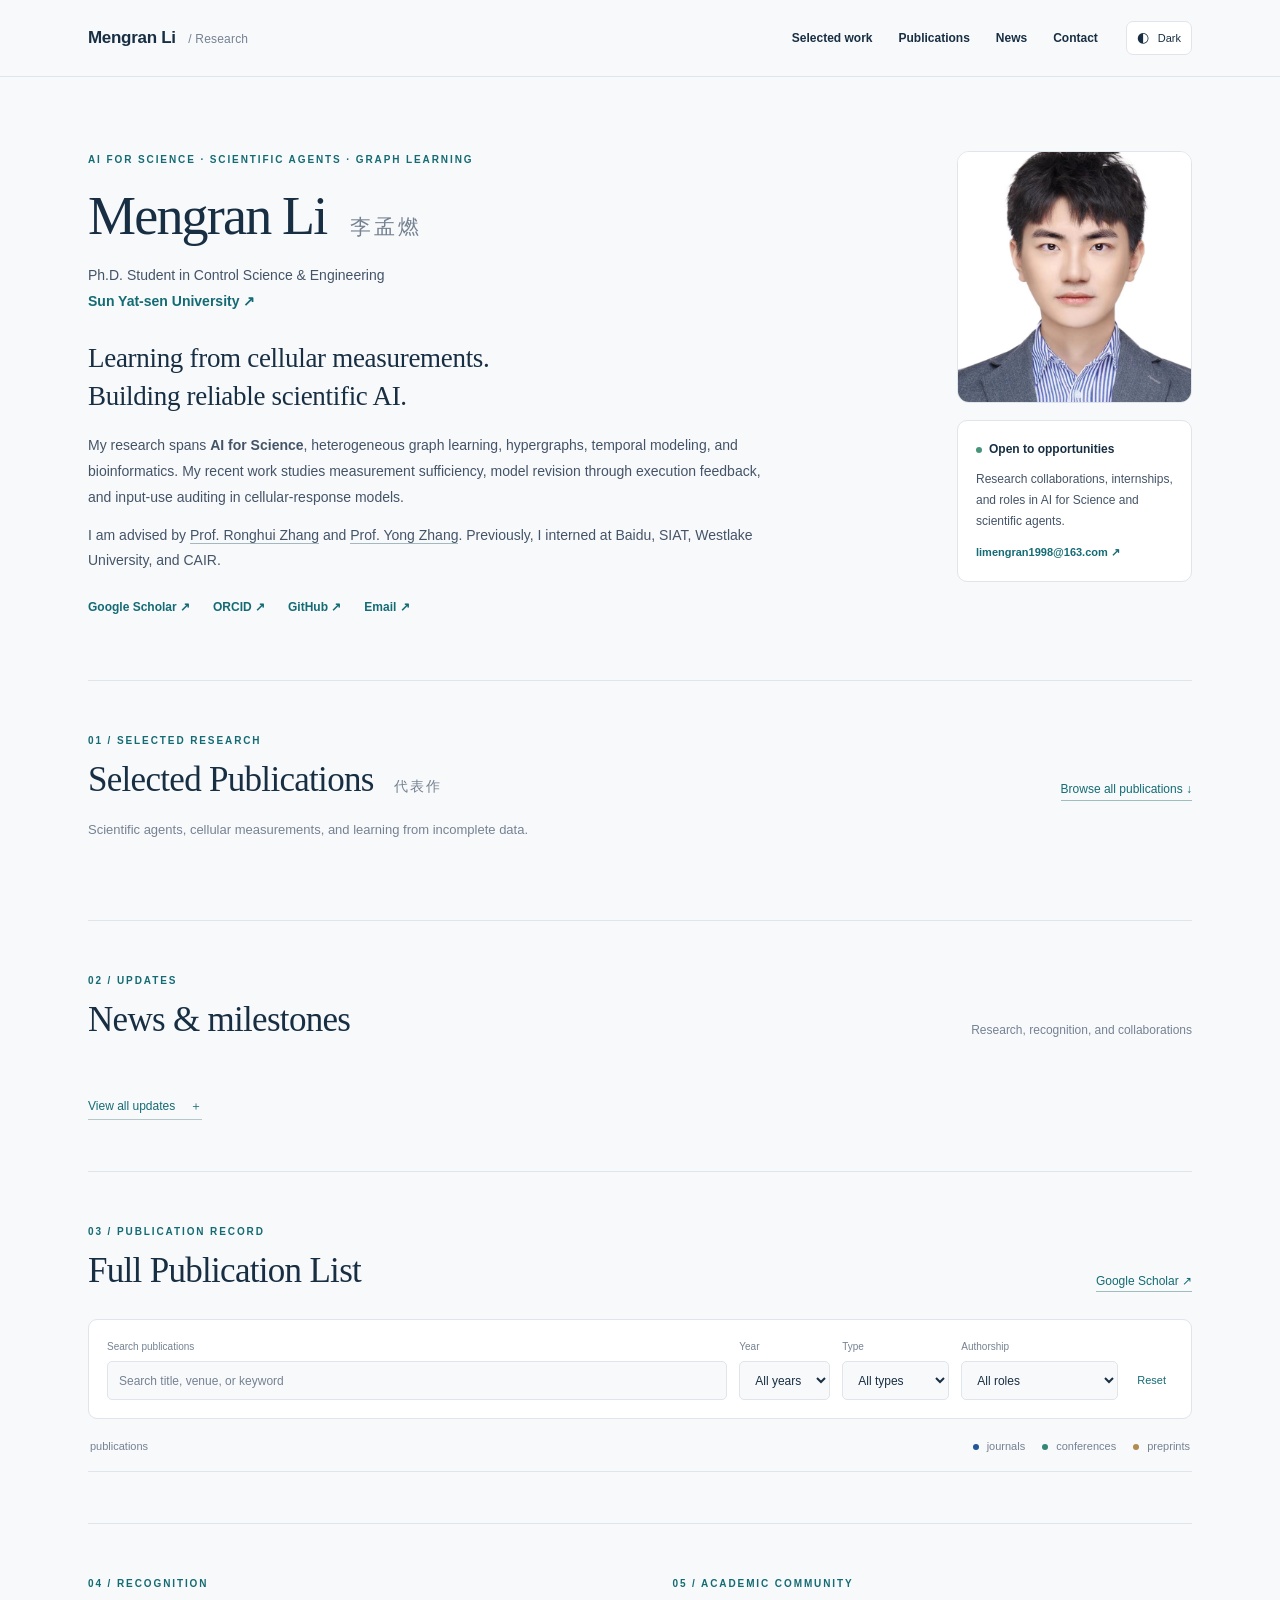
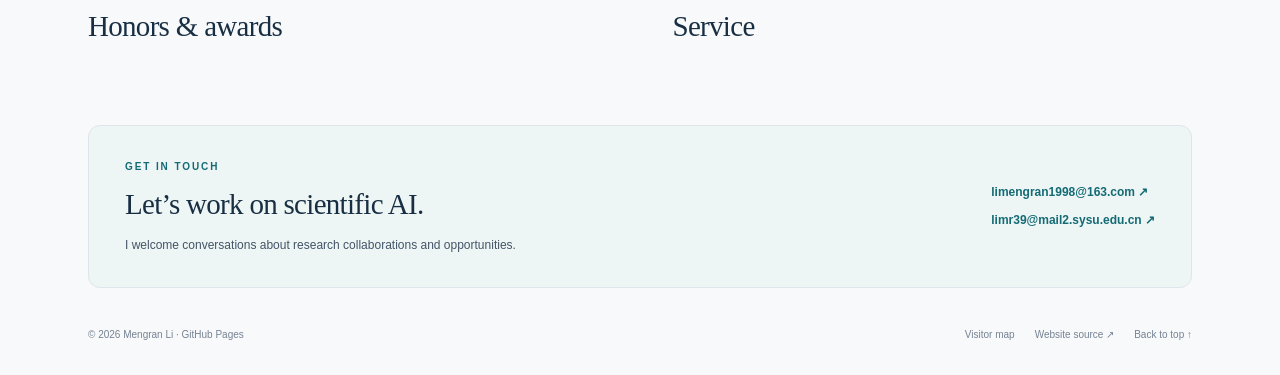
==== template.html @ bfbe169a "Refresh research homepage and feature three cellular-AI projects Lead selected work with MorphoSuff," ====
<!doctype html>
<html lang="en"><head><meta charset="utf-8"><meta name="viewport" content="width=device-width, initial-scale=1"><title>Mengran Li · AI for Science & Scientific Agents</title><meta name="description" content="Mengran Li, Ph.D. student at Sun Yat-sen University. Research in scientific agents, cellular modeling, measurement sufficiency, and graph learning."><meta name="theme-color" content="#f7f8fa"><link rel="canonical" href="https://limengran98.github.io/"><link rel="icon" href="data:image/svg+xml,%3Csvg xmlns='http://www.w3.org/2000/svg' viewBox='0 0 64 64'%3E%3Crect width='64' height='64' rx='14' fill='%23182f43'/%3E%3Ctext x='32' y='43' text-anchor='middle' font-family='Georgia' font-size='34' fill='%23ffffff'%3EML%3C/text%3E%3C/svg%3E"><script>try{if(localStorage.getItem('ml-dark')==='1'||(!localStorage.getItem('ml-dark')&&matchMedia('(prefers-color-scheme: dark)').matches))document.documentElement.classList.add('dark')}catch{}</script><link rel="stylesheet" href="styles.css"><script src="data.js" defer></script><script src="render.js" defer></script><script src="app.js" defer></script></head>
<body id="top"><a class="skip" href="#main">Skip to main content</a><header class="site-header"><div class="shell navigation"><a class="wordmark" href="#top">Mengran Li<span> / Research</span></a><nav aria-label="Main navigation"><a href="#selected">Selected work</a><a href="#publications">Publications</a><a href="#news">News</a><a href="#contact">Contact</a></nav><button id="theme-toggle" class="theme-toggle" aria-label="Switch to dark theme" aria-pressed="false">◐ <span>Theme</span></button></div></header>
<main id="main" class="shell"><section class="hero" id="about"><div class="hero-copy"><p class="eyebrow">AI FOR SCIENCE · SCIENTIFIC AGENTS · GRAPH LEARNING</p><h1>Mengran Li <span lang="zh">李孟燃</span></h1><p class="position">Ph.D. Student in Control Science & Engineering<br><a href="https://www.sysu.edu.cn/" target="_blank" rel="noopener">Sun Yat-sen University ↗</a></p><p class="research-lead">Learning from cellular measurements.<br>Building reliable scientific AI.</p><p class="biography">My research spans <strong>AI for Science</strong>, heterogeneous graph learning, hypergraphs, temporal modeling, and bioinformatics. My recent work studies measurement sufficiency, model revision through execution feedback, and input-use auditing in cellular-response models.</p><p class="biography">I am advised by <a href="https://ise.sysu.edu.cn/teacher/ZhangRonghui" target="_blank" rel="noopener">Prof. Ronghui Zhang</a> and <a href="https://sist.bjut.edu.cn/info/1403/2489.htm" target="_blank" rel="noopener">Prof. Yong Zhang</a>. Previously, I interned at Baidu, SIAT, Westlake University, and CAIR.</p><div class="profile-links"><a href="https://scholar.google.com/citations?user=MLff8bQAAAAJ&hl=en" target="_blank" rel="noopener">Google Scholar ↗</a><a href="https://orcid.org/0000-0001-7540-530X" target="_blank" rel="noopener">ORCID ↗</a><a href="https://github.com/limengran98" target="_blank" rel="noopener">GitHub ↗</a><a href="mailto:limr39@mail2.sysu.edu.cn">Email ↗</a></div></div><aside class="profile-panel"><img class="portrait" src="lmr.jpg" alt="Portrait of Mengran Li" width="256" height="300" fetchpriority="high"><div class="availability"><span class="availability-dot"></span><strong>Open to opportunities</strong><p>Research collaborations, internships, and roles in AI for Science and scientific agents.</p><a href="mailto:limengran1998@163.com">limengran1998@163.com ↗</a></div></aside></section>
<section id="selected" class="section"><div class="section-head"><div><p class="eyebrow">01 / SELECTED RESEARCH</p><h2>Selected Publications <span lang="zh">代表作</span></h2></div><a class="subtle-link" href="#publications">Browse all publications ↓</a></div><p class="section-intro">Scientific agents, cellular measurements, and learning from incomplete data.</p><div id="selected-list" class="selected-list"><!--SELECTED--></div></section>
<section id="news" class="section news-section"><div class="section-head"><div><p class="eyebrow">02 / UPDATES</p><h2>News & milestones</h2></div><span class="muted">Research, recognition, and collaborations</span></div><ul class="news-list"><!--NEWS--></ul><details class="news-archive"><summary>View all <!--NEWS_COUNT--> updates <span>＋</span></summary><ul class="news-list"><!--NEWS_ARCHIVE--></ul></details></section>
<section id="publications" class="section"><div class="section-head"><div><p class="eyebrow">03 / PUBLICATION RECORD</p><h2>Full Publication List</h2></div><a class="subtle-link" href="https://scholar.google.com/citations?user=MLff8bQAAAAJ&hl=en" target="_blank" rel="noopener">Google Scholar ↗</a></div><div class="publication-toolbar"><label class="search-label"><span>Search publications</span><input id="publication-search" type="search" placeholder="Search title, venue, or keyword" autocomplete="off"></label><label><span>Year</span><select id="year-filter"><option value="all">All years</option><!--YEARS--></select></label><label><span>Type</span><select id="type-filter"><option value="all">All types</option><option value="journal">Journal</option><option value="conference">Conference</option><option value="preprint">Preprint</option></select></label><label><span>Authorship</span><select id="author-filter"><option value="all">All roles</option><option value="fc">First / Corresponding</option></select></label><button id="reset-filters" class="reset-button">Reset</button></div><div class="publication-summary" aria-live="polite"><span id="result-count"><!--PUB_COUNT--> publications</span><div><span><i class="dot journal"></i><b id="journal-count"><!--JOURNAL_COUNT--></b> journals</span><span><i class="dot conference"></i><b id="conference-count"><!--CONFERENCE_COUNT--></b> conferences</span><span><i class="dot preprint"></i><b id="preprint-count"><!--PREPRINT_COUNT--></b> preprints</span></div></div><div id="full-list"><!--PUBLICATIONS--></div><noscript><p class="muted">All publications are shown. Enable JavaScript to search and filter this list.</p></noscript></section>
<div class="bottom-grid section"><section id="awards"><p class="eyebrow">04 / RECOGNITION</p><h2>Honors & awards</h2><ul class="award-list"><!--AWARDS--></ul></section><section id="service"><p class="eyebrow">05 / ACADEMIC COMMUNITY</p><h2>Service</h2><div class="service-content"><!--SERVICE--></div></section></div>
<section id="contact" class="contact-section"><div><p class="eyebrow">GET IN TOUCH</p><h2>Let’s work on scientific AI.</h2><p>I welcome conversations about research collaborations and opportunities.</p></div><div class="contact-links"><a href="mailto:limengran1998@163.com">limengran1998@163.com ↗</a><a href="mailto:limr39@mail2.sysu.edu.cn">limr39@mail2.sysu.edu.cn ↗</a></div></section><footer><span>© <span id="copyright-year">2026</span> Mengran Li · GitHub Pages</span><div><button id="visitor-toggle" aria-expanded="false" aria-controls="visitor-panel">Visitor map</button><a href="https://github.com/limengran98/limengran98.github.io" target="_blank" rel="noopener">Website source ↗</a><a href="#top">Back to top ↑</a></div></footer><div id="visitor-panel" hidden><div id="visitor-map"></div><p id="visitor-status" class="muted" role="status"></p></div></main>
<dialog id="citation-dialog" aria-labelledby="citation-title"><div class="dialog-head"><div><p class="eyebrow">CITATION</p><h2 id="citation-title">BibTeX</h2></div><button id="close-citation" aria-label="Close citation">Close ×</button></div><textarea id="citation-text" readonly aria-label="BibTeX citation" spellcheck="false"></textarea><div class="dialog-actions"><span id="copy-status" role="status"></span><button id="copy-citation" class="primary-button">Copy BibTeX</button></div></dialog></body></html>
---- styles.css ----
:root{--bg:#f8f9fb;--surface:#fff;--ink:#182f43;--text:#445467;--muted:#758292;--line:#dfe5eb;--accent:#146b74;--soft:#edf5f5;--tag:#eef1f5;--serif:Georgia,'Times New Roman',serif;--header:#f8f9fbef;color-scheme:light}.dark{--bg:#101a24;--surface:#17232f;--ink:#eef3f7;--text:#c1ccd6;--muted:#96a7b7;--line:#2e3b4a;--accent:#88d2cb;--soft:#1b353c;--tag:#23313e;--header:#101a24ef;color-scheme:dark}*{box-sizing:border-box}html{scroll-behavior:smooth;scroll-padding-top:100px}body{margin:0;background:var(--bg);color:var(--ink);font:15px/1.7 'Segoe UI',Arial,'Microsoft YaHei',sans-serif;-webkit-font-smoothing:antialiased}a{color:inherit;text-decoration:none}a:hover{color:var(--accent)}button,input,select,textarea{font:inherit}button,a,input,select{touch-action:manipulation}button{cursor:pointer}a:focus-visible,button:focus-visible,input:focus-visible,select:focus-visible,summary:focus-visible,textarea:focus-visible{outline:3px solid var(--accent);outline-offset:4px}button{color:inherit}h1,h2,h3,h4,p{margin-top:0}img{display:block;max-width:100%}.shell{max-width:1200px;padding-left:48px;padding-right:48px;margin:auto}.site-header{position:sticky;top:0;z-index:20;background:var(--header);backdrop-filter:blur(16px);border-bottom:1px solid var(--line)}.navigation{height:76px;display:flex;align-items:center;justify-content:space-between;gap:28px}.wordmark{font-size:17px;font-weight:750;letter-spacing:-.3px;flex-shrink:0}.wordmark span{font-size:12px;font-weight:400;color:var(--muted);letter-spacing:.2px;margin-left:9px}nav{display:flex;gap:26px;font-size:12px;font-weight:600;margin-left:auto}.theme-toggle{height:34px;min-width:60px;border:1px solid var(--line);border-radius:7px;padding:0 10px;background:var(--surface);font-size:14px}.theme-toggle span{font-size:11px;margin-left:5px}.skip{position:absolute;top:-100px;left:20px;background:var(--surface);padding:10px 18px;z-index:99}.skip:focus{top:10px}.hero{display:grid;grid-template-columns:minmax(0,1fr) 235px;gap:80px;align-items:start;padding:74px 0 62px}.eyebrow{font-size:10px;font-weight:750;letter-spacing:1.9px;color:var(--accent);margin:0 0 17px}h1{font:54px/1.16 var(--serif);letter-spacing:-1.8px;margin:0 0 15px}h1 span{font:21px/1.3 'Segoe UI','Microsoft YaHei',sans-serif;color:var(--muted);letter-spacing:3px;margin-left:12px;white-space:nowrap}.position{font-size:14px;color:var(--text);line-height:1.85;margin-bottom:26px}.position a{color:var(--accent);font-weight:650}.research-lead{font:27px/1.38 var(--serif);letter-spacing:-.3px;margin-bottom:18px}.biography{font-size:14px;color:var(--text);line-height:1.85;max-width:680px;margin-bottom:12px}.biography a{border-bottom:1px solid #a4b8c0}.biography strong{font-weight:600}.profile-links{display:flex;flex-wrap:wrap;gap:11px 23px;margin-top:23px;font-size:12px;font-weight:650;color:var(--accent)}.portrait{width:235px;height:252px;object-fit:cover;object-position:center 38%;border-radius:12px;border:1px solid var(--line);background:var(--surface)}.availability{background:var(--surface);border:1px solid var(--line);border-radius:10px;padding:18px;margin-top:17px;font-size:12px}.availability strong{font-size:12px}.availability-dot{display:inline-block;width:6px;height:6px;background:#469578;border-radius:50%;margin-right:7px}.availability p{font-size:12px;color:var(--text);line-height:1.75;margin:10px 0}.availability a{font-size:11px;font-weight:600;color:var(--accent);overflow-wrap:anywhere}.section{padding:51px 0;border-top:1px solid var(--line)}.section-head{display:flex;justify-content:space-between;align-items:end;gap:35px;margin-bottom:18px}.section-head .eyebrow{margin-bottom:10px}h2{font:35px/1.2 var(--serif);letter-spacing:-.7px;margin-bottom:0}h2 span{font:14px 'Segoe UI','Microsoft YaHei',sans-serif;color:var(--muted);letter-spacing:2px;margin-left:12px}.subtle-link{font-size:12px;color:var(--accent);white-space:nowrap;border-bottom:1px solid #9ebdbd}.section-intro{color:var(--muted);font-size:13px;margin:0 0 28px}.selected-list{display:grid;gap:20px}.work-card{display:grid;grid-template-columns:265px minmax(0,1fr);gap:30px;align-items:start;background:var(--surface);border:1px solid var(--line);border-radius:12px;padding:24px;transition:border-color .2s,box-shadow .2s}.work-card:hover{border-color:#9cb6bd;box-shadow:0 5px 20px #16344a06}.work-image{align-self:stretch;display:flex;flex-direction:column;align-items:center;justify-content:center;border:1px solid #e7ebee;background:#fff;border-radius:7px;overflow:hidden;min-height:190px;padding:10px}.work-image img{width:100%;height:190px;object-fit:contain;transition:transform .3s}.work-image:hover img{transform:scale(1.025)}.work-image span{font-size:10px;color:#687b86;margin:12px 0 3px;letter-spacing:.2px}.work-topline{display:flex;align-items:center;gap:12px;flex-wrap:wrap;margin-bottom:9px;font-size:10px}.work-name{font-size:11px;color:var(--accent);font-weight:750;letter-spacing:.3px}.venue{padding-left:12px;border-left:1px solid var(--line);color:var(--muted)}.work-card h3{font-size:19px;line-height:1.42;font-weight:650;letter-spacing:-.25px;margin:0 0 10px}.authors{font-size:11px;color:var(--muted);line-height:1.75;margin-bottom:10px}.authors strong{color:var(--text);font-weight:700}.work-description{font-size:12px;line-height:1.85;color:var(--text);margin-bottom:17px}.work-bottom{display:flex;flex-direction:column;gap:12px}.work-links{display:flex;flex-wrap:wrap;gap:22px;align-items:center;font-size:11px;font-weight:650}.work-links .project-link{color:var(--accent)}.cite-button{padding:0;background:none;border:0;border-bottom:1px solid #a4b9bf;line-height:1.6;font-size:11px}.tags{display:flex;gap:5px;flex-wrap:wrap}.tags span{background:var(--tag);color:var(--muted);font-size:9px;padding:2px 7px;border-radius:3px}.muted{font-size:12px;color:var(--muted)}.news-list{padding:0;margin:28px 0 0;list-style:none;display:grid;gap:14px}.news-list li{display:grid;grid-template-columns:76px 1fr;gap:20px;font-size:13px;color:var(--text)}.news-list time{font:11px/1.85 Consolas,monospace;color:var(--muted)}.news-list strong{color:var(--ink);font-weight:650}.news-list a{color:var(--accent);border-bottom:1px solid #abc3c3}.news-archive{margin-top:23px}.news-archive summary{color:var(--accent);font-size:12px;cursor:pointer;list-style:none;display:inline-flex;align-items:center;gap:15px;border-bottom:1px solid #b5c7c8;padding-bottom:3px}.news-archive[open] summary span{transform:rotate(45deg)}.publication-toolbar{display:flex;align-items:end;gap:12px;margin-top:27px;background:var(--surface);border:1px solid var(--line);border-radius:9px;padding:18px}.publication-toolbar label{display:flex;flex-direction:column;gap:6px;font-size:10px;color:var(--muted)}.search-label{flex:1;min-width:160px}.publication-toolbar input,.publication-toolbar select{height:39px;padding:0 11px;border:1px solid var(--line);border-radius:5px;background:var(--bg);color:var(--ink);font-size:12px;min-width:0;width:100%}.publication-toolbar input::placeholder{color:var(--muted)}.reset-button{height:39px;padding:0 7px;background:transparent;border:0;font-size:11px;color:var(--accent)}.publication-summary{display:flex;align-items:center;justify-content:space-between;gap:16px;color:var(--muted);font-size:11px;padding:18px 2px 15px;border-bottom:1px solid var(--line)}.publication-summary>div{display:flex;flex-wrap:wrap;gap:17px}.publication-summary b{font-weight:600;color:var(--text)}.dot{width:6px;height:6px;border-radius:50%;display:inline-block;margin-right:5px}.journal{background:#235795}.conference{background:#328777}.preprint{background:#b18b50}.publication{display:grid;grid-template-columns:45px minmax(0,1fr);gap:20px;padding:19px 5px;border-bottom:1px solid var(--line)}.publication-code{font:10px/1.8 Consolas,monospace;color:var(--muted);margin-top:2px}.publication h4{font-size:14px;line-height:1.6;font-weight:550;margin:0 0 7px}.publication-meta{display:flex;gap:6px 14px;flex-wrap:wrap;font-size:10px;color:var(--muted);align-items:center}.publication-venue{color:var(--text)}.publication-meta a{color:var(--accent)}.author-role{background:var(--tag);border-radius:3px;padding:1px 6px;font-size:9px}.empty-state{padding:32px 0;color:var(--muted);font-size:14px}.bottom-grid{display:grid;grid-template-columns:1fr 1fr;gap:65px}.bottom-grid h2{font-size:29px}.award-list{list-style:none;margin:25px 0 0;padding:0;display:grid;gap:11px;font-size:13px;color:var(--text)}.award-list li{padding-left:17px;position:relative}.award-list li:before{content:'';position:absolute;left:0;top:10px;width:4px;height:4px;border-radius:50%;background:var(--accent)}.service-content{margin-top:25px;font-size:13px;line-height:2;color:var(--text)}.contact-section{display:flex;align-items:center;justify-content:space-between;gap:50px;background:var(--soft);border:1px solid var(--line);border-radius:12px;padding:32px 36px;margin:5px 0 38px}.contact-section .eyebrow{margin-bottom:12px}.contact-section h2{font-size:29px}.contact-section p:not(.eyebrow){font-size:12px;color:var(--text);margin:13px 0 0}.contact-links{display:flex;flex-direction:column;gap:8px;flex-shrink:0;font-size:12px;color:var(--accent);font-weight:600}footer{display:flex;justify-content:space-between;gap:22px;align-items:center;padding:0 0 32px;font-size:10px;color:var(--muted)}footer>div{display:flex;gap:20px;align-items:center}footer button{padding:0;border:0;background:none;font-size:10px;color:var(--muted)}#visitor-panel{margin:0 auto 35px;max-width:320px;min-height:100px;text-align:center}#visitor-map{max-width:320px;margin:auto}dialog{width:min(640px,calc(100vw - 34px));max-height:90vh;padding:28px;border:1px solid var(--line);border-radius:13px;background:var(--surface);color:var(--ink)}dialog::backdrop{background:#0b1e2fcc;backdrop-filter:blur(4px)}.dialog-head{display:flex;justify-content:space-between;align-items:start;gap:20px;margin-bottom:22px}.dialog-head .eyebrow{margin-bottom:8px}.dialog-head h2{font-size:27px}.dialog-head button{border:0;background:var(--tag);padding:7px 12px;border-radius:5px;font-size:11px;white-space:nowrap}#citation-text{width:100%;height:260px;background:var(--bg);border:1px solid var(--line);border-radius:6px;color:var(--text);padding:15px;font:12px/1.75 Consolas,monospace;resize:vertical}.dialog-actions{display:flex;align-items:center;justify-content:space-between;gap:20px;margin-top:20px}.dialog-actions span{font-size:11px;color:var(--accent)}.primary-button{background:var(--accent);color:var(--surface);font-size:12px;font-weight:650;border:0;border-radius:5px;padding:10px 17px}.dark .primary-button{color:#102a31}@media(min-width:721px) and (max-width:1000px){.hero{gap:40px;grid-template-columns:minmax(0,1fr) 200px}.portrait{width:200px;height:230px}h1{font-size:46px}h1 span{display:block;margin:8px 0 0;font-size:18px}.work-card{grid-template-columns:210px minmax(0,1fr);gap:24px;padding:20px}.work-image img{height:170px}.publication-toolbar{flex-wrap:wrap}.search-label{flex-basis:100%}.wordmark span{display:none}nav{gap:18px}.contact-section{gap:30px}.contact-section h2{font-size:25px}}@media(max-width:720px){.shell{padding-left:22px;padding-right:22px}.navigation{height:65px;gap:16px;flex-wrap:wrap;position:relative}.wordmark{font-size:16px}.wordmark span{display:none}nav{gap:19px;font-size:11px}nav a[href='#news'],nav a[href='#contact']{display:none}.theme-toggle{min-width:32px;width:32px;padding:0}.theme-toggle span{display:none}.hero{grid-template-columns:minmax(0,1fr) 90px;gap:15px;padding:40px 0 35px}.hero-copy{display:contents}.hero .eyebrow{grid-column:1/-1;font-size:9px;letter-spacing:1.25px;margin-bottom:4px}.hero h1{grid-column:1;font-size:37px;letter-spacing:-1px;margin:0}.hero h1 span{display:block;margin:9px 0 0;font-size:17px;letter-spacing:2px}.position{grid-column:1;grid-row:3;font-size:11px;margin:0}.profile-panel{display:contents}.portrait{grid-column:2;grid-row:2/4;width:90px;height:119px;object-position:center 40%;border-radius:8px}.research-lead{grid-column:1/-1;font-size:25px;margin:10px 0 0;line-height:1.4}.biography{grid-column:1/-1;font-size:13px;line-height:1.85;margin:0}.profile-links{grid-column:1/-1;margin-top:1px;gap:10px 18px;font-size:11px}.availability{grid-column:1/-1;margin:4px 0 0;padding:15px 18px}.availability p{margin:6px 0}.availability a{font-size:12px}.section{padding:33px 0}.section-head{display:block;margin-bottom:17px}.section-head .subtle-link{display:inline-block;margin-top:14px;font-size:11px}.section-head .muted{display:block;margin-top:12px}.section-head .eyebrow{font-size:9px}h2{font-size:30px;letter-spacing:-.6px}h2 span{font-size:12px;letter-spacing:1px;margin-left:6px}.section-intro{font-size:12px;margin-bottom:22px}.selected-list{gap:19px}.work-card{grid-template-columns:1fr;gap:18px;padding:18px;border-radius:9px}.work-image{min-height:140px;max-height:205px;padding:10px}.work-image img{height:145px}.work-image span{margin:5px 0 0}.work-card h3{font-size:17px;line-height:1.5;margin-bottom:10px}.authors{font-size:11px;line-height:1.8}.work-description{font-size:12px}.work-topline{gap:9px;font-size:10px}.work-name{font-size:11px}.venue{padding-left:9px}.work-links{font-size:12px;gap:23px}.cite-button{font-size:12px}.tags span{font-size:9px}.news-list{gap:17px;margin-top:23px}.news-list li{grid-template-columns:57px 1fr;gap:15px;font-size:12px}.news-list time{font-size:10px}.publication-toolbar{display:grid;grid-template-columns:1fr 1.2fr;gap:12px;padding:15px;margin-top:23px}.search-label{grid-column:1/-1;min-width:0}.publication-toolbar label{min-width:0}.publication-toolbar input,.publication-toolbar select{height:40px;font-size:11px}.reset-button{text-align:left;padding:0;height:auto;grid-column:1/-1}.publication-summary{display:block;font-size:10px;padding-top:16px}.publication-summary>div{margin-top:9px;gap:12px}.publication{grid-template-columns:27px minmax(0,1fr);gap:10px;padding:16px 0}.publication-code{font-size:9px}.publication h4{font-size:13px}.publication-meta{font-size:9px;gap:5px 9px}.author-role{font-size:9px}.bottom-grid{grid-template-columns:1fr;gap:35px}.bottom-grid h2{font-size:27px}.award-list,.service-content{margin-top:20px;font-size:12px}.contact-section{display:block;padding:24px;margin-top:0}.contact-section h2{font-size:26px;line-height:1.35}.contact-links{margin-top:23px;font-size:11px}footer{display:block;line-height:1.8}footer>div{margin-top:15px;gap:20px}.dialog-head h2{font-size:23px}dialog{padding:20px}#citation-text{font-size:11px}.dialog-actions{gap:10px}.primary-button{white-space:nowrap}}@media(max-width:380px){nav{gap:12px}.navigation{gap:12px}.wordmark{font-size:14px}.hero h1{font-size:32px}h2{font-size:27px}.work-links{gap:19px}.publication-toolbar{grid-template-columns:1fr}.search-label{grid-column:auto}}@media(prefers-reduced-motion:reduce){html{scroll-behavior:auto}*{transition:none!important}}@media print{.site-header,.publication-toolbar,.news-archive,.profile-panel,.work-image,.tags,.contact-section,footer,.cite-button{display:none}.shell{padding:0;max-width:none}.hero{display:block;padding:0 0 20px}.section{padding:20px 0}.work-card{display:block;break-inside:avoid;border:0;border-bottom:1px solid #ccc;padding:15px 0}.selected-list{gap:0}.work-card h3{font-size:15px}.section-intro,.work-description{font-size:10px}.publication{break-inside:avoid}body{background:white;color:black}.bottom-grid{gap:30px}a{color:inherit}}
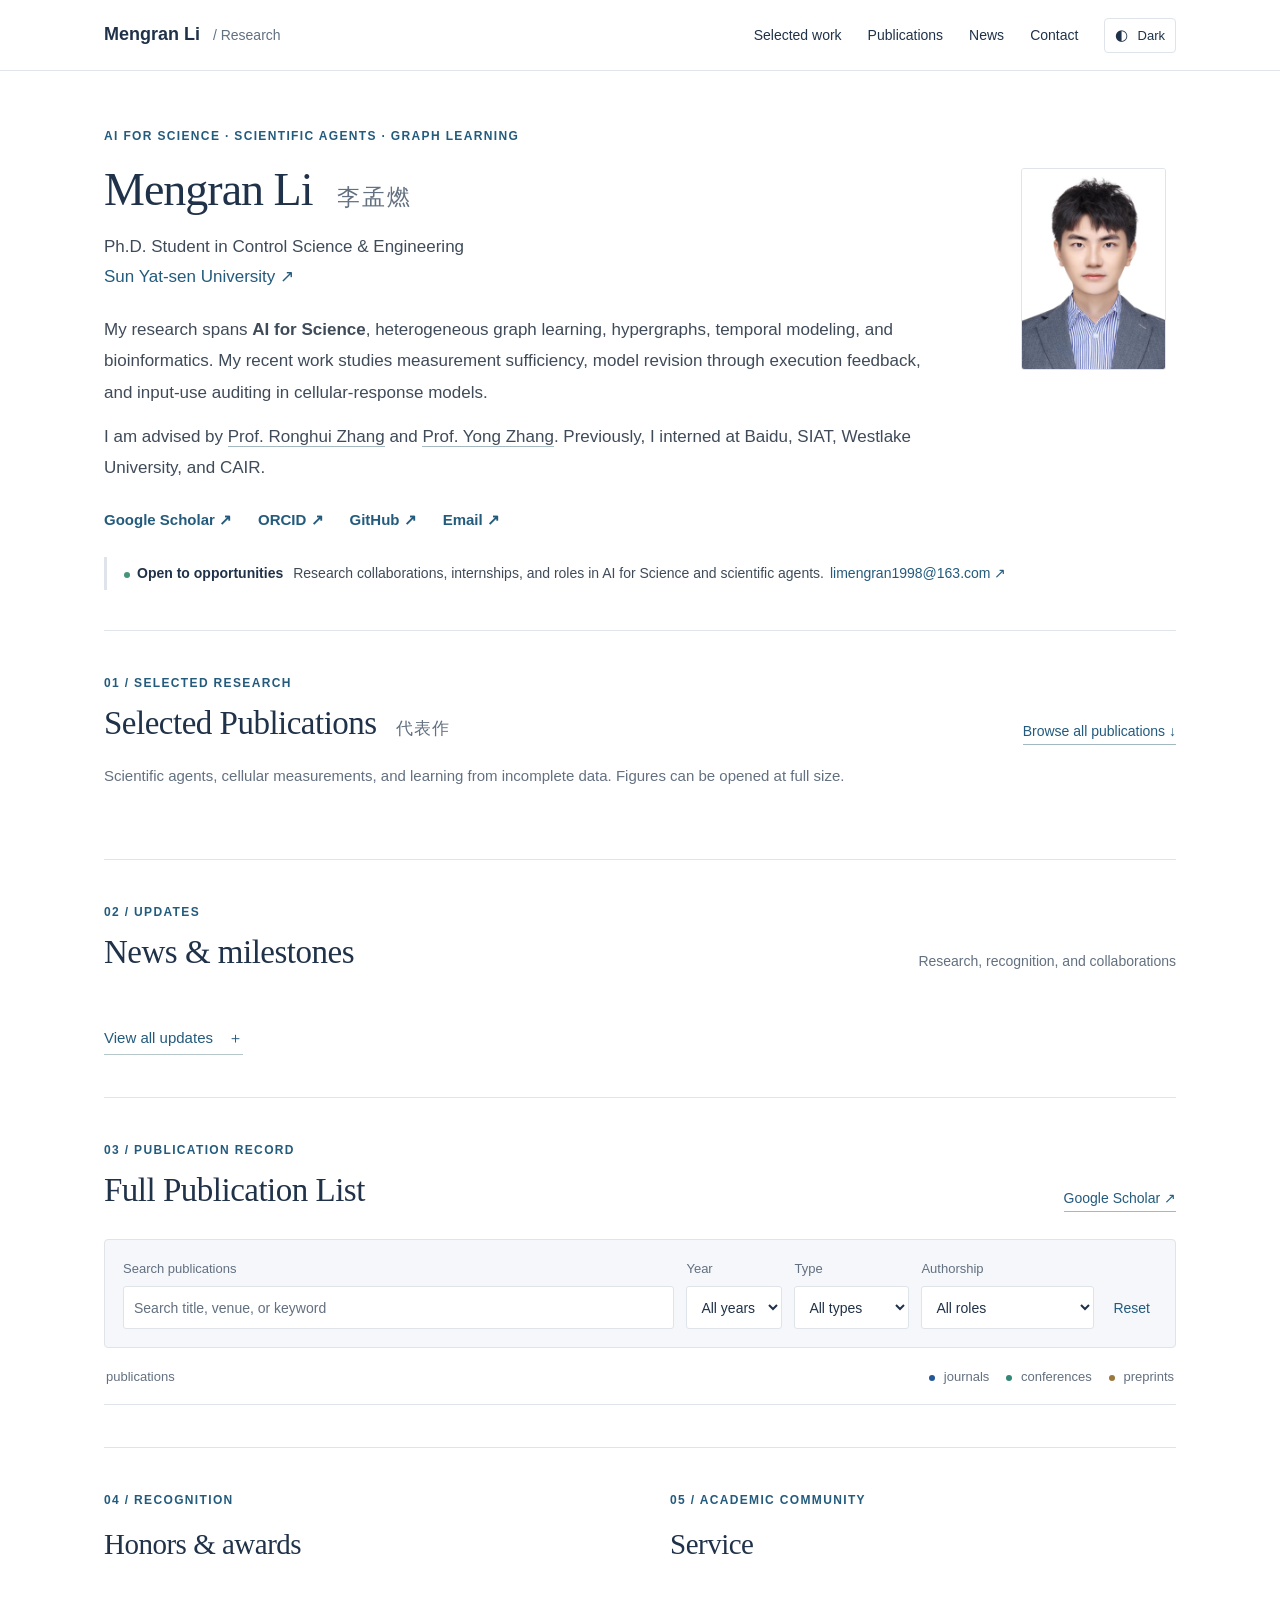
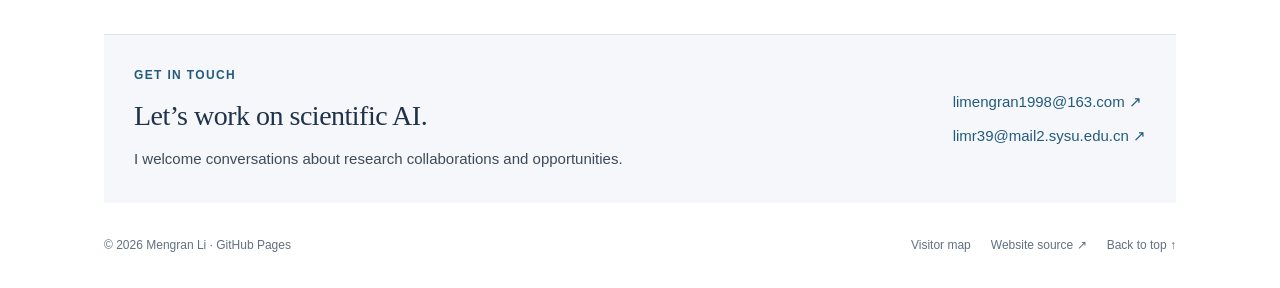
==== commit 61ceb8d0: "Improve academic homepage typography and research figures Reduce the portrait to its natural proport" ====
--- a/template.html
+++ b/template.html
@@ -1,10 +1,10 @@
-<!doctype html>
-<html lang="en"><head><meta charset="utf-8"><meta name="viewport" content="width=device-width, initial-scale=1"><title>Mengran Li · AI for Science & Scientific Agents</title><meta name="description" content="Mengran Li, Ph.D. student at Sun Yat-sen University. Research in scientific agents, cellular modeling, measurement sufficiency, and graph learning."><meta name="theme-color" content="#f7f8fa"><link rel="canonical" href="https://limengran98.github.io/"><link rel="icon" href="data:image/svg+xml,%3Csvg xmlns='http://www.w3.org/2000/svg' viewBox='0 0 64 64'%3E%3Crect width='64' height='64' rx='14' fill='%23182f43'/%3E%3Ctext x='32' y='43' text-anchor='middle' font-family='Georgia' font-size='34' fill='%23ffffff'%3EML%3C/text%3E%3C/svg%3E"><script>try{if(localStorage.getItem('ml-dark')==='1'||(!localStorage.getItem('ml-dark')&&matchMedia('(prefers-color-scheme: dark)').matches))document.documentElement.classList.add('dark')}catch{}</script><link rel="stylesheet" href="styles.css"><script src="data.js" defer></script><script src="render.js" defer></script><script src="app.js" defer></script></head>
-<body id="top"><a class="skip" href="#main">Skip to main content</a><header class="site-header"><div class="shell navigation"><a class="wordmark" href="#top">Mengran Li<span> / Research</span></a><nav aria-label="Main navigation"><a href="#selected">Selected work</a><a href="#publications">Publications</a><a href="#news">News</a><a href="#contact">Contact</a></nav><button id="theme-toggle" class="theme-toggle" aria-label="Switch to dark theme" aria-pressed="false">◐ <span>Theme</span></button></div></header>
-<main id="main" class="shell"><section class="hero" id="about"><div class="hero-copy"><p class="eyebrow">AI FOR SCIENCE · SCIENTIFIC AGENTS · GRAPH LEARNING</p><h1>Mengran Li <span lang="zh">李孟燃</span></h1><p class="position">Ph.D. Student in Control Science & Engineering<br><a href="https://www.sysu.edu.cn/" target="_blank" rel="noopener">Sun Yat-sen University ↗</a></p><p class="research-lead">Learning from cellular measurements.<br>Building reliable scientific AI.</p><p class="biography">My research spans <strong>AI for Science</strong>, heterogeneous graph learning, hypergraphs, temporal modeling, and bioinformatics. My recent work studies measurement sufficiency, model revision through execution feedback, and input-use auditing in cellular-response models.</p><p class="biography">I am advised by <a href="https://ise.sysu.edu.cn/teacher/ZhangRonghui" target="_blank" rel="noopener">Prof. Ronghui Zhang</a> and <a href="https://sist.bjut.edu.cn/info/1403/2489.htm" target="_blank" rel="noopener">Prof. Yong Zhang</a>. Previously, I interned at Baidu, SIAT, Westlake University, and CAIR.</p><div class="profile-links"><a href="https://scholar.google.com/citations?user=MLff8bQAAAAJ&hl=en" target="_blank" rel="noopener">Google Scholar ↗</a><a href="https://orcid.org/0000-0001-7540-530X" target="_blank" rel="noopener">ORCID ↗</a><a href="https://github.com/limengran98" target="_blank" rel="noopener">GitHub ↗</a><a href="mailto:limr39@mail2.sysu.edu.cn">Email ↗</a></div></div><aside class="profile-panel"><img class="portrait" src="lmr.jpg" alt="Portrait of Mengran Li" width="256" height="300" fetchpriority="high"><div class="availability"><span class="availability-dot"></span><strong>Open to opportunities</strong><p>Research collaborations, internships, and roles in AI for Science and scientific agents.</p><a href="mailto:limengran1998@163.com">limengran1998@163.com ↗</a></div></aside></section>
-<section id="selected" class="section"><div class="section-head"><div><p class="eyebrow">01 / SELECTED RESEARCH</p><h2>Selected Publications <span lang="zh">代表作</span></h2></div><a class="subtle-link" href="#publications">Browse all publications ↓</a></div><p class="section-intro">Scientific agents, cellular measurements, and learning from incomplete data.</p><div id="selected-list" class="selected-list"><!--SELECTED--></div></section>
-<section id="news" class="section news-section"><div class="section-head"><div><p class="eyebrow">02 / UPDATES</p><h2>News & milestones</h2></div><span class="muted">Research, recognition, and collaborations</span></div><ul class="news-list"><!--NEWS--></ul><details class="news-archive"><summary>View all <!--NEWS_COUNT--> updates <span>＋</span></summary><ul class="news-list"><!--NEWS_ARCHIVE--></ul></details></section>
-<section id="publications" class="section"><div class="section-head"><div><p class="eyebrow">03 / PUBLICATION RECORD</p><h2>Full Publication List</h2></div><a class="subtle-link" href="https://scholar.google.com/citations?user=MLff8bQAAAAJ&hl=en" target="_blank" rel="noopener">Google Scholar ↗</a></div><div class="publication-toolbar"><label class="search-label"><span>Search publications</span><input id="publication-search" type="search" placeholder="Search title, venue, or keyword" autocomplete="off"></label><label><span>Year</span><select id="year-filter"><option value="all">All years</option><!--YEARS--></select></label><label><span>Type</span><select id="type-filter"><option value="all">All types</option><option value="journal">Journal</option><option value="conference">Conference</option><option value="preprint">Preprint</option></select></label><label><span>Authorship</span><select id="author-filter"><option value="all">All roles</option><option value="fc">First / Corresponding</option></select></label><button id="reset-filters" class="reset-button">Reset</button></div><div class="publication-summary" aria-live="polite"><span id="result-count"><!--PUB_COUNT--> publications</span><div><span><i class="dot journal"></i><b id="journal-count"><!--JOURNAL_COUNT--></b> journals</span><span><i class="dot conference"></i><b id="conference-count"><!--CONFERENCE_COUNT--></b> conferences</span><span><i class="dot preprint"></i><b id="preprint-count"><!--PREPRINT_COUNT--></b> preprints</span></div></div><div id="full-list"><!--PUBLICATIONS--></div><noscript><p class="muted">All publications are shown. Enable JavaScript to search and filter this list.</p></noscript></section>
-<div class="bottom-grid section"><section id="awards"><p class="eyebrow">04 / RECOGNITION</p><h2>Honors & awards</h2><ul class="award-list"><!--AWARDS--></ul></section><section id="service"><p class="eyebrow">05 / ACADEMIC COMMUNITY</p><h2>Service</h2><div class="service-content"><!--SERVICE--></div></section></div>
-<section id="contact" class="contact-section"><div><p class="eyebrow">GET IN TOUCH</p><h2>Let’s work on scientific AI.</h2><p>I welcome conversations about research collaborations and opportunities.</p></div><div class="contact-links"><a href="mailto:limengran1998@163.com">limengran1998@163.com ↗</a><a href="mailto:limr39@mail2.sysu.edu.cn">limr39@mail2.sysu.edu.cn ↗</a></div></section><footer><span>© <span id="copyright-year">2026</span> Mengran Li · GitHub Pages</span><div><button id="visitor-toggle" aria-expanded="false" aria-controls="visitor-panel">Visitor map</button><a href="https://github.com/limengran98/limengran98.github.io" target="_blank" rel="noopener">Website source ↗</a><a href="#top">Back to top ↑</a></div></footer><div id="visitor-panel" hidden><div id="visitor-map"></div><p id="visitor-status" class="muted" role="status"></p></div></main>
-<dialog id="citation-dialog" aria-labelledby="citation-title"><div class="dialog-head"><div><p class="eyebrow">CITATION</p><h2 id="citation-title">BibTeX</h2></div><button id="close-citation" aria-label="Close citation">Close ×</button></div><textarea id="citation-text" readonly aria-label="BibTeX citation" spellcheck="false"></textarea><div class="dialog-actions"><span id="copy-status" role="status"></span><button id="copy-citation" class="primary-button">Copy BibTeX</button></div></dialog></body></html>
+<!doctype html>
+<html lang="en"><head><meta charset="utf-8"><meta name="viewport" content="width=device-width, initial-scale=1"><title>Mengran Li · AI for Science & Scientific Agents</title><meta name="description" content="Mengran Li, Ph.D. student at Sun Yat-sen University. Research in scientific agents, cellular modeling, measurement sufficiency, and graph learning."><meta name="theme-color" content="#f7f8fa"><link rel="canonical" href="https://limengran98.github.io/"><link rel="icon" href="data:image/svg+xml,%3Csvg xmlns='http://www.w3.org/2000/svg' viewBox='0 0 64 64'%3E%3Crect width='64' height='64' rx='14' fill='%23182f43'/%3E%3Ctext x='32' y='43' text-anchor='middle' font-family='Georgia' font-size='34' fill='%23ffffff'%3EML%3C/text%3E%3C/svg%3E"><script>try{if(localStorage.getItem('ml-dark')==='1'||(!localStorage.getItem('ml-dark')&&matchMedia('(prefers-color-scheme: dark)').matches))document.documentElement.classList.add('dark')}catch{}</script><link rel="stylesheet" href="styles.css"><script src="data.js" defer></script><script src="render.js" defer></script><script src="app.js" defer></script></head>
+<body id="top"><a class="skip" href="#main">Skip to main content</a><header class="site-header"><div class="shell navigation"><a class="wordmark" href="#top">Mengran Li<span> / Research</span></a><nav aria-label="Main navigation"><a href="#selected">Selected work</a><a href="#publications">Publications</a><a href="#news">News</a><a href="#contact">Contact</a></nav><button id="theme-toggle" class="theme-toggle" aria-label="Switch to dark theme" aria-pressed="false">◐ <span>Theme</span></button></div></header>
+<main id="main" class="shell"><section class="hero" id="about"><div class="hero-copy"><p class="eyebrow">AI FOR SCIENCE · SCIENTIFIC AGENTS · GRAPH LEARNING</p><h1>Mengran Li <span lang="zh">李孟燃</span></h1><p class="position">Ph.D. Student in Control Science & Engineering<br><a href="https://www.sysu.edu.cn/" target="_blank" rel="noopener">Sun Yat-sen University ↗</a></p><p class="biography">My research spans <strong>AI for Science</strong>, heterogeneous graph learning, hypergraphs, temporal modeling, and bioinformatics. My recent work studies measurement sufficiency, model revision through execution feedback, and input-use auditing in cellular-response models.</p><p class="biography">I am advised by <a href="https://ise.sysu.edu.cn/teacher/ZhangRonghui" target="_blank" rel="noopener">Prof. Ronghui Zhang</a> and <a href="https://sist.bjut.edu.cn/info/1403/2489.htm" target="_blank" rel="noopener">Prof. Yong Zhang</a>. Previously, I interned at Baidu, SIAT, Westlake University, and CAIR.</p><div class="profile-links"><a href="https://scholar.google.com/citations?user=MLff8bQAAAAJ&hl=en" target="_blank" rel="noopener">Google Scholar ↗</a><a href="https://orcid.org/0000-0001-7540-530X" target="_blank" rel="noopener">ORCID ↗</a><a href="https://github.com/limengran98" target="_blank" rel="noopener">GitHub ↗</a><a href="mailto:limr39@mail2.sysu.edu.cn">Email ↗</a></div></div><aside class="profile-panel"><img class="portrait" src="lmr.jpg" alt="Portrait of Mengran Li" width="1280" height="1792" fetchpriority="high"></aside><div class="availability"><span class="availability-dot"></span><strong>Open to opportunities</strong><p>Research collaborations, internships, and roles in AI for Science and scientific agents.</p><a href="mailto:limengran1998@163.com">limengran1998@163.com ↗</a></div></section>
+<section id="selected" class="section"><div class="section-head"><div><p class="eyebrow">01 / SELECTED RESEARCH</p><h2>Selected Publications <span lang="zh">代表作</span></h2></div><a class="subtle-link" href="#publications">Browse all publications ↓</a></div><p class="section-intro">Scientific agents, cellular measurements, and learning from incomplete data. Figures can be opened at full size.</p><div id="selected-list" class="selected-list"><!--SELECTED--></div></section>
+<section id="news" class="section news-section"><div class="section-head"><div><p class="eyebrow">02 / UPDATES</p><h2>News & milestones</h2></div><span class="muted">Research, recognition, and collaborations</span></div><ul class="news-list"><!--NEWS--></ul><details class="news-archive"><summary>View all <!--NEWS_COUNT--> updates <span>＋</span></summary><ul class="news-list"><!--NEWS_ARCHIVE--></ul></details></section>
+<section id="publications" class="section"><div class="section-head"><div><p class="eyebrow">03 / PUBLICATION RECORD</p><h2>Full Publication List</h2></div><a class="subtle-link" href="https://scholar.google.com/citations?user=MLff8bQAAAAJ&hl=en" target="_blank" rel="noopener">Google Scholar ↗</a></div><div class="publication-toolbar"><label class="search-label"><span>Search publications</span><input id="publication-search" type="search" placeholder="Search title, venue, or keyword" autocomplete="off"></label><label><span>Year</span><select id="year-filter"><option value="all">All years</option><!--YEARS--></select></label><label><span>Type</span><select id="type-filter"><option value="all">All types</option><option value="journal">Journal</option><option value="conference">Conference</option><option value="preprint">Preprint</option></select></label><label><span>Authorship</span><select id="author-filter"><option value="all">All roles</option><option value="fc">First / Corresponding</option></select></label><button id="reset-filters" class="reset-button">Reset</button></div><div class="publication-summary" aria-live="polite"><span id="result-count"><!--PUB_COUNT--> publications</span><div><span><i class="dot journal"></i><b id="journal-count"><!--JOURNAL_COUNT--></b> journals</span><span><i class="dot conference"></i><b id="conference-count"><!--CONFERENCE_COUNT--></b> conferences</span><span><i class="dot preprint"></i><b id="preprint-count"><!--PREPRINT_COUNT--></b> preprints</span></div></div><div id="full-list"><!--PUBLICATIONS--></div><noscript><p class="muted">All publications are shown. Enable JavaScript to search and filter this list.</p></noscript></section>
+<div class="bottom-grid section"><section id="awards"><p class="eyebrow">04 / RECOGNITION</p><h2>Honors & awards</h2><ul class="award-list"><!--AWARDS--></ul></section><section id="service"><p class="eyebrow">05 / ACADEMIC COMMUNITY</p><h2>Service</h2><div class="service-content"><!--SERVICE--></div></section></div>
+<section id="contact" class="contact-section"><div><p class="eyebrow">GET IN TOUCH</p><h2>Let’s work on scientific AI.</h2><p>I welcome conversations about research collaborations and opportunities.</p></div><div class="contact-links"><a href="mailto:limengran1998@163.com">limengran1998@163.com ↗</a><a href="mailto:limr39@mail2.sysu.edu.cn">limr39@mail2.sysu.edu.cn ↗</a></div></section><footer><span>© <span id="copyright-year">2026</span> Mengran Li · GitHub Pages</span><div><button id="visitor-toggle" aria-expanded="false" aria-controls="visitor-panel">Visitor map</button><a href="https://github.com/limengran98/limengran98.github.io" target="_blank" rel="noopener">Website source ↗</a><a href="#top">Back to top ↑</a></div></footer><div id="visitor-panel" hidden><div id="visitor-map"></div><p id="visitor-status" class="muted" role="status"></p></div></main>
+<dialog id="citation-dialog" aria-labelledby="citation-title"><div class="dialog-head"><div><p class="eyebrow">CITATION</p><h2 id="citation-title">BibTeX</h2></div><button id="close-citation" aria-label="Close citation">Close ×</button></div><textarea id="citation-text" readonly aria-label="BibTeX citation" spellcheck="false"></textarea><div class="dialog-actions"><span id="copy-status" role="status"></span><button id="copy-citation" class="primary-button">Copy BibTeX</button></div></dialog><dialog id="figure-dialog" aria-labelledby="figure-caption"><div class="figure-dialog-toolbar"><a id="figure-original" href="images/morphosuff.webp" target="_blank" rel="noopener">Open full-size image ↗</a><button id="close-figure" aria-label="Close figure">Close ×</button></div><img id="figure-detail" alt=""><p id="figure-caption"></p></dialog></body></html>
--- a/styles.css
+++ b/styles.css
@@ -1 +1,15 @@
-:root{--bg:#f8f9fb;--surface:#fff;--ink:#182f43;--text:#445467;--muted:#758292;--line:#dfe5eb;--accent:#146b74;--soft:#edf5f5;--tag:#eef1f5;--serif:Georgia,'Times New Roman',serif;--header:#f8f9fbef;color-scheme:light}.dark{--bg:#101a24;--surface:#17232f;--ink:#eef3f7;--text:#c1ccd6;--muted:#96a7b7;--line:#2e3b4a;--accent:#88d2cb;--soft:#1b353c;--tag:#23313e;--header:#101a24ef;color-scheme:dark}*{box-sizing:border-box}html{scroll-behavior:smooth;scroll-padding-top:100px}body{margin:0;background:var(--bg);color:var(--ink);font:15px/1.7 'Segoe UI',Arial,'Microsoft YaHei',sans-serif;-webkit-font-smoothing:antialiased}a{color:inherit;text-decoration:none}a:hover{color:var(--accent)}button,input,select,textarea{font:inherit}button,a,input,select{touch-action:manipulation}button{cursor:pointer}a:focus-visible,button:focus-visible,input:focus-visible,select:focus-visible,summary:focus-visible,textarea:focus-visible{outline:3px solid var(--accent);outline-offset:4px}button{color:inherit}h1,h2,h3,h4,p{margin-top:0}img{display:block;max-width:100%}.shell{max-width:1200px;padding-left:48px;padding-right:48px;margin:auto}.site-header{position:sticky;top:0;z-index:20;background:var(--header);backdrop-filter:blur(16px);border-bottom:1px solid var(--line)}.navigation{height:76px;display:flex;align-items:center;justify-content:space-between;gap:28px}.wordmark{font-size:17px;font-weight:750;letter-spacing:-.3px;flex-shrink:0}.wordmark span{font-size:12px;font-weight:400;color:var(--muted);letter-spacing:.2px;margin-left:9px}nav{display:flex;gap:26px;font-size:12px;font-weight:600;margin-left:auto}.theme-toggle{height:34px;min-width:60px;border:1px solid var(--line);border-radius:7px;padding:0 10px;background:var(--surface);font-size:14px}.theme-toggle span{font-size:11px;margin-left:5px}.skip{position:absolute;top:-100px;left:20px;background:var(--surface);padding:10px 18px;z-index:99}.skip:focus{top:10px}.hero{display:grid;grid-template-columns:minmax(0,1fr) 235px;gap:80px;align-items:start;padding:74px 0 62px}.eyebrow{font-size:10px;font-weight:750;letter-spacing:1.9px;color:var(--accent);margin:0 0 17px}h1{font:54px/1.16 var(--serif);letter-spacing:-1.8px;margin:0 0 15px}h1 span{font:21px/1.3 'Segoe UI','Microsoft YaHei',sans-serif;color:var(--muted);letter-spacing:3px;margin-left:12px;white-space:nowrap}.position{font-size:14px;color:var(--text);line-height:1.85;margin-bottom:26px}.position a{color:var(--accent);font-weight:650}.research-lead{font:27px/1.38 var(--serif);letter-spacing:-.3px;margin-bottom:18px}.biography{font-size:14px;color:var(--text);line-height:1.85;max-width:680px;margin-bottom:12px}.biography a{border-bottom:1px solid #a4b8c0}.biography strong{font-weight:600}.profile-links{display:flex;flex-wrap:wrap;gap:11px 23px;margin-top:23px;font-size:12px;font-weight:650;color:var(--accent)}.portrait{width:235px;height:252px;object-fit:cover;object-position:center 38%;border-radius:12px;border:1px solid var(--line);background:var(--surface)}.availability{background:var(--surface);border:1px solid var(--line);border-radius:10px;padding:18px;margin-top:17px;font-size:12px}.availability strong{font-size:12px}.availability-dot{display:inline-block;width:6px;height:6px;background:#469578;border-radius:50%;margin-right:7px}.availability p{font-size:12px;color:var(--text);line-height:1.75;margin:10px 0}.availability a{font-size:11px;font-weight:600;color:var(--accent);overflow-wrap:anywhere}.section{padding:51px 0;border-top:1px solid var(--line)}.section-head{display:flex;justify-content:space-between;align-items:end;gap:35px;margin-bottom:18px}.section-head .eyebrow{margin-bottom:10px}h2{font:35px/1.2 var(--serif);letter-spacing:-.7px;margin-bottom:0}h2 span{font:14px 'Segoe UI','Microsoft YaHei',sans-serif;color:var(--muted);letter-spacing:2px;margin-left:12px}.subtle-link{font-size:12px;color:var(--accent);white-space:nowrap;border-bottom:1px solid #9ebdbd}.section-intro{color:var(--muted);font-size:13px;margin:0 0 28px}.selected-list{display:grid;gap:20px}.work-card{display:grid;grid-template-columns:265px minmax(0,1fr);gap:30px;align-items:start;background:var(--surface);border:1px solid var(--line);border-radius:12px;padding:24px;transition:border-color .2s,box-shadow .2s}.work-card:hover{border-color:#9cb6bd;box-shadow:0 5px 20px #16344a06}.work-image{align-self:stretch;display:flex;flex-direction:column;align-items:center;justify-content:center;border:1px solid #e7ebee;background:#fff;border-radius:7px;overflow:hidden;min-height:190px;padding:10px}.work-image img{width:100%;height:190px;object-fit:contain;transition:transform .3s}.work-image:hover img{transform:scale(1.025)}.work-image span{font-size:10px;color:#687b86;margin:12px 0 3px;letter-spacing:.2px}.work-topline{display:flex;align-items:center;gap:12px;flex-wrap:wrap;margin-bottom:9px;font-size:10px}.work-name{font-size:11px;color:var(--accent);font-weight:750;letter-spacing:.3px}.venue{padding-left:12px;border-left:1px solid var(--line);color:var(--muted)}.work-card h3{font-size:19px;line-height:1.42;font-weight:650;letter-spacing:-.25px;margin:0 0 10px}.authors{font-size:11px;color:var(--muted);line-height:1.75;margin-bottom:10px}.authors strong{color:var(--text);font-weight:700}.work-description{font-size:12px;line-height:1.85;color:var(--text);margin-bottom:17px}.work-bottom{display:flex;flex-direction:column;gap:12px}.work-links{display:flex;flex-wrap:wrap;gap:22px;align-items:center;font-size:11px;font-weight:650}.work-links .project-link{color:var(--accent)}.cite-button{padding:0;background:none;border:0;border-bottom:1px solid #a4b9bf;line-height:1.6;font-size:11px}.tags{display:flex;gap:5px;flex-wrap:wrap}.tags span{background:var(--tag);color:var(--muted);font-size:9px;padding:2px 7px;border-radius:3px}.muted{font-size:12px;color:var(--muted)}.news-list{padding:0;margin:28px 0 0;list-style:none;display:grid;gap:14px}.news-list li{display:grid;grid-template-columns:76px 1fr;gap:20px;font-size:13px;color:var(--text)}.news-list time{font:11px/1.85 Consolas,monospace;color:var(--muted)}.news-list strong{color:var(--ink);font-weight:650}.news-list a{color:var(--accent);border-bottom:1px solid #abc3c3}.news-archive{margin-top:23px}.news-archive summary{color:var(--accent);font-size:12px;cursor:pointer;list-style:none;display:inline-flex;align-items:center;gap:15px;border-bottom:1px solid #b5c7c8;padding-bottom:3px}.news-archive[open] summary span{transform:rotate(45deg)}.publication-toolbar{display:flex;align-items:end;gap:12px;margin-top:27px;background:var(--surface);border:1px solid var(--line);border-radius:9px;padding:18px}.publication-toolbar label{display:flex;flex-direction:column;gap:6px;font-size:10px;color:var(--muted)}.search-label{flex:1;min-width:160px}.publication-toolbar input,.publication-toolbar select{height:39px;padding:0 11px;border:1px solid var(--line);border-radius:5px;background:var(--bg);color:var(--ink);font-size:12px;min-width:0;width:100%}.publication-toolbar input::placeholder{color:var(--muted)}.reset-button{height:39px;padding:0 7px;background:transparent;border:0;font-size:11px;color:var(--accent)}.publication-summary{display:flex;align-items:center;justify-content:space-between;gap:16px;color:var(--muted);font-size:11px;padding:18px 2px 15px;border-bottom:1px solid var(--line)}.publication-summary>div{display:flex;flex-wrap:wrap;gap:17px}.publication-summary b{font-weight:600;color:var(--text)}.dot{width:6px;height:6px;border-radius:50%;display:inline-block;margin-right:5px}.journal{background:#235795}.conference{background:#328777}.preprint{background:#b18b50}.publication{display:grid;grid-template-columns:45px minmax(0,1fr);gap:20px;padding:19px 5px;border-bottom:1px solid var(--line)}.publication-code{font:10px/1.8 Consolas,monospace;color:var(--muted);margin-top:2px}.publication h4{font-size:14px;line-height:1.6;font-weight:550;margin:0 0 7px}.publication-meta{display:flex;gap:6px 14px;flex-wrap:wrap;font-size:10px;color:var(--muted);align-items:center}.publication-venue{color:var(--text)}.publication-meta a{color:var(--accent)}.author-role{background:var(--tag);border-radius:3px;padding:1px 6px;font-size:9px}.empty-state{padding:32px 0;color:var(--muted);font-size:14px}.bottom-grid{display:grid;grid-template-columns:1fr 1fr;gap:65px}.bottom-grid h2{font-size:29px}.award-list{list-style:none;margin:25px 0 0;padding:0;display:grid;gap:11px;font-size:13px;color:var(--text)}.award-list li{padding-left:17px;position:relative}.award-list li:before{content:'';position:absolute;left:0;top:10px;width:4px;height:4px;border-radius:50%;background:var(--accent)}.service-content{margin-top:25px;font-size:13px;line-height:2;color:var(--text)}.contact-section{display:flex;align-items:center;justify-content:space-between;gap:50px;background:var(--soft);border:1px solid var(--line);border-radius:12px;padding:32px 36px;margin:5px 0 38px}.contact-section .eyebrow{margin-bottom:12px}.contact-section h2{font-size:29px}.contact-section p:not(.eyebrow){font-size:12px;color:var(--text);margin:13px 0 0}.contact-links{display:flex;flex-direction:column;gap:8px;flex-shrink:0;font-size:12px;color:var(--accent);font-weight:600}footer{display:flex;justify-content:space-between;gap:22px;align-items:center;padding:0 0 32px;font-size:10px;color:var(--muted)}footer>div{display:flex;gap:20px;align-items:center}footer button{padding:0;border:0;background:none;font-size:10px;color:var(--muted)}#visitor-panel{margin:0 auto 35px;max-width:320px;min-height:100px;text-align:center}#visitor-map{max-width:320px;margin:auto}dialog{width:min(640px,calc(100vw - 34px));max-height:90vh;padding:28px;border:1px solid var(--line);border-radius:13px;background:var(--surface);color:var(--ink)}dialog::backdrop{background:#0b1e2fcc;backdrop-filter:blur(4px)}.dialog-head{display:flex;justify-content:space-between;align-items:start;gap:20px;margin-bottom:22px}.dialog-head .eyebrow{margin-bottom:8px}.dialog-head h2{font-size:27px}.dialog-head button{border:0;background:var(--tag);padding:7px 12px;border-radius:5px;font-size:11px;white-space:nowrap}#citation-text{width:100%;height:260px;background:var(--bg);border:1px solid var(--line);border-radius:6px;color:var(--text);padding:15px;font:12px/1.75 Consolas,monospace;resize:vertical}.dialog-actions{display:flex;align-items:center;justify-content:space-between;gap:20px;margin-top:20px}.dialog-actions span{font-size:11px;color:var(--accent)}.primary-button{background:var(--accent);color:var(--surface);font-size:12px;font-weight:650;border:0;border-radius:5px;padding:10px 17px}.dark .primary-button{color:#102a31}@media(min-width:721px) and (max-width:1000px){.hero{gap:40px;grid-template-columns:minmax(0,1fr) 200px}.portrait{width:200px;height:230px}h1{font-size:46px}h1 span{display:block;margin:8px 0 0;font-size:18px}.work-card{grid-template-columns:210px minmax(0,1fr);gap:24px;padding:20px}.work-image img{height:170px}.publication-toolbar{flex-wrap:wrap}.search-label{flex-basis:100%}.wordmark span{display:none}nav{gap:18px}.contact-section{gap:30px}.contact-section h2{font-size:25px}}@media(max-width:720px){.shell{padding-left:22px;padding-right:22px}.navigation{height:65px;gap:16px;flex-wrap:wrap;position:relative}.wordmark{font-size:16px}.wordmark span{display:none}nav{gap:19px;font-size:11px}nav a[href='#news'],nav a[href='#contact']{display:none}.theme-toggle{min-width:32px;width:32px;padding:0}.theme-toggle span{display:none}.hero{grid-template-columns:minmax(0,1fr) 90px;gap:15px;padding:40px 0 35px}.hero-copy{display:contents}.hero .eyebrow{grid-column:1/-1;font-size:9px;letter-spacing:1.25px;margin-bottom:4px}.hero h1{grid-column:1;font-size:37px;letter-spacing:-1px;margin:0}.hero h1 span{display:block;margin:9px 0 0;font-size:17px;letter-spacing:2px}.position{grid-column:1;grid-row:3;font-size:11px;margin:0}.profile-panel{display:contents}.portrait{grid-column:2;grid-row:2/4;width:90px;height:119px;object-position:center 40%;border-radius:8px}.research-lead{grid-column:1/-1;font-size:25px;margin:10px 0 0;line-height:1.4}.biography{grid-column:1/-1;font-size:13px;line-height:1.85;margin:0}.profile-links{grid-column:1/-1;margin-top:1px;gap:10px 18px;font-size:11px}.availability{grid-column:1/-1;margin:4px 0 0;padding:15px 18px}.availability p{margin:6px 0}.availability a{font-size:12px}.section{padding:33px 0}.section-head{display:block;margin-bottom:17px}.section-head .subtle-link{display:inline-block;margin-top:14px;font-size:11px}.section-head .muted{display:block;margin-top:12px}.section-head .eyebrow{font-size:9px}h2{font-size:30px;letter-spacing:-.6px}h2 span{font-size:12px;letter-spacing:1px;margin-left:6px}.section-intro{font-size:12px;margin-bottom:22px}.selected-list{gap:19px}.work-card{grid-template-columns:1fr;gap:18px;padding:18px;border-radius:9px}.work-image{min-height:140px;max-height:205px;padding:10px}.work-image img{height:145px}.work-image span{margin:5px 0 0}.work-card h3{font-size:17px;line-height:1.5;margin-bottom:10px}.authors{font-size:11px;line-height:1.8}.work-description{font-size:12px}.work-topline{gap:9px;font-size:10px}.work-name{font-size:11px}.venue{padding-left:9px}.work-links{font-size:12px;gap:23px}.cite-button{font-size:12px}.tags span{font-size:9px}.news-list{gap:17px;margin-top:23px}.news-list li{grid-template-columns:57px 1fr;gap:15px;font-size:12px}.news-list time{font-size:10px}.publication-toolbar{display:grid;grid-template-columns:1fr 1.2fr;gap:12px;padding:15px;margin-top:23px}.search-label{grid-column:1/-1;min-width:0}.publication-toolbar label{min-width:0}.publication-toolbar input,.publication-toolbar select{height:40px;font-size:11px}.reset-button{text-align:left;padding:0;height:auto;grid-column:1/-1}.publication-summary{display:block;font-size:10px;padding-top:16px}.publication-summary>div{margin-top:9px;gap:12px}.publication{grid-template-columns:27px minmax(0,1fr);gap:10px;padding:16px 0}.publication-code{font-size:9px}.publication h4{font-size:13px}.publication-meta{font-size:9px;gap:5px 9px}.author-role{font-size:9px}.bottom-grid{grid-template-columns:1fr;gap:35px}.bottom-grid h2{font-size:27px}.award-list,.service-content{margin-top:20px;font-size:12px}.contact-section{display:block;padding:24px;margin-top:0}.contact-section h2{font-size:26px;line-height:1.35}.contact-links{margin-top:23px;font-size:11px}footer{display:block;line-height:1.8}footer>div{margin-top:15px;gap:20px}.dialog-head h2{font-size:23px}dialog{padding:20px}#citation-text{font-size:11px}.dialog-actions{gap:10px}.primary-button{white-space:nowrap}}@media(max-width:380px){nav{gap:12px}.navigation{gap:12px}.wordmark{font-size:14px}.hero h1{font-size:32px}h2{font-size:27px}.work-links{gap:19px}.publication-toolbar{grid-template-columns:1fr}.search-label{grid-column:auto}}@media(prefers-reduced-motion:reduce){html{scroll-behavior:auto}*{transition:none!important}}@media print{.site-header,.publication-toolbar,.news-archive,.profile-panel,.work-image,.tags,.contact-section,footer,.cite-button{display:none}.shell{padding:0;max-width:none}.hero{display:block;padding:0 0 20px}.section{padding:20px 0}.work-card{display:block;break-inside:avoid;border:0;border-bottom:1px solid #ccc;padding:15px 0}.selected-list{gap:0}.work-card h3{font-size:15px}.section-intro,.work-description{font-size:10px}.publication{break-inside:avoid}body{background:white;color:black}.bottom-grid{gap:30px}a{color:inherit}}
+:root{--bg:#fff;--surface:#fff;--ink:#203249;--text:#3f4b59;--muted:#627080;--line:#dee4ea;--accent:#235b7d;--soft:#f5f7fa;--tag:#f0f3f6;--serif:Georgia,'Times New Roman',serif;--header:#ffffffef;color-scheme:light}
+.dark{--bg:#111c27;--surface:#182634;--ink:#eef3f7;--text:#c6d1dc;--muted:#a2b2c2;--line:#334454;--accent:#9ccddd;--soft:#1b2c3c;--tag:#243747;--header:#111c27f5;color-scheme:dark}
+*{box-sizing:border-box}html{scroll-behavior:smooth;scroll-padding-top:90px}body{margin:0;background:var(--bg);color:var(--ink);font:17px/1.75 'Segoe UI',Arial,'Microsoft YaHei',sans-serif;-webkit-font-smoothing:antialiased}a{color:inherit;text-decoration:none}a:hover{color:var(--accent)}button,input,select,textarea{font:inherit}button,a,input,select{touch-action:manipulation}button{cursor:pointer;color:inherit}a:focus-visible,button:focus-visible,input:focus-visible,select:focus-visible,summary:focus-visible,textarea:focus-visible{outline:3px solid var(--accent);outline-offset:4px}h1,h2,h3,h4,p{margin-top:0}img{display:block;max-width:100%}.shell{max-width:1160px;padding:0 44px;margin:auto}
+.site-header{position:sticky;top:0;z-index:20;background:var(--header);backdrop-filter:blur(12px);border-bottom:1px solid var(--line)}.navigation{height:70px;display:flex;align-items:center;justify-content:space-between;gap:26px}.wordmark{font-size:18px;font-weight:700;flex-shrink:0}.wordmark span{font-size:14px;font-weight:400;color:var(--muted);margin-left:9px}nav{display:flex;gap:26px;font-size:14px;margin-left:auto}.theme-toggle{height:35px;border:1px solid var(--line);border-radius:4px;padding:0 10px;background:var(--surface);font-size:15px}.theme-toggle span{font-size:13px;margin-left:5px}.skip{position:absolute;top:-100px;left:20px;background:var(--surface);padding:10px 18px;z-index:99}.skip:focus{top:10px}
+.hero{display:grid;grid-template-columns:minmax(0,1fr) 165px;column-gap:65px;row-gap:24px;align-items:start;padding:55px 0 40px}.eyebrow{font-size:12px;font-weight:650;letter-spacing:1.35px;color:var(--accent);margin:0 0 15px}h1{font:46px/1.2 var(--serif);letter-spacing:-1px;margin:0 0 15px}h1 span{font:23px/1.3 'Segoe UI','Microsoft YaHei',sans-serif;color:var(--muted);letter-spacing:2px;margin-left:14px;white-space:nowrap}.position{font-size:17px;color:var(--text);line-height:1.75;margin-bottom:22px}.position a{color:var(--accent)}.biography{font-size:17px;color:var(--text);line-height:1.85;margin-bottom:13px}.biography a{border-bottom:1px solid #a4b8c0}.biography strong{font-weight:600}.profile-links{display:flex;flex-wrap:wrap;gap:12px 26px;margin-top:23px;font-size:15px;font-weight:600;color:var(--accent)}.profile-panel{padding-top:42px}.portrait{width:145px;height:auto;margin:0 auto;object-fit:contain;border-radius:3px;border:1px solid var(--line);background:#fff}.availability{grid-column:1/-1;border-left:3px solid var(--line);padding:4px 0 4px 17px;font-size:14px;color:var(--text)}.availability strong{font-weight:600;color:var(--ink)}.availability-dot{display:inline-block;width:6px;height:6px;background:#469578;border-radius:50%;margin-right:7px}.availability p{display:inline;margin:0 6px 0 10px;line-height:1.8}.availability a{color:var(--accent);overflow-wrap:anywhere;white-space:nowrap}
+.section{padding:42px 0;border-top:1px solid var(--line)}.section-head{display:flex;justify-content:space-between;align-items:end;gap:25px;margin-bottom:18px}.section-head .eyebrow{margin-bottom:9px}h2{font:33px/1.25 var(--serif);letter-spacing:-.5px;margin-bottom:0}h2 span{font:17px 'Segoe UI','Microsoft YaHei',sans-serif;color:var(--muted);letter-spacing:1px;margin-left:12px}.subtle-link{font-size:14px;color:var(--accent);white-space:nowrap;border-bottom:1px solid #a4b8c0}.section-intro{color:var(--muted);font-size:15px;margin:0 0 28px}.selected-list{display:grid;gap:0}.work-card{padding:30px 0 38px;border-bottom:1px solid var(--line)}.work-card:first-child{padding-top:6px}.work-card:last-child{padding-bottom:0;border-bottom:0}.work-topline{display:flex;align-items:center;gap:14px;flex-wrap:wrap;margin-bottom:9px;font-size:14px}.work-name{font-size:16px;color:var(--accent);font-weight:700}.venue{padding-left:14px;border-left:1px solid var(--line);color:var(--muted)}.work-card h3{font-size:23px;line-height:1.5;font-weight:650;letter-spacing:-.3px;margin:0 0 11px}.authors{font-size:14px;color:var(--muted);line-height:1.8;margin-bottom:12px}.authors strong{color:var(--ink);font-weight:700}.work-description{font-size:16px;line-height:1.8;color:var(--text);margin-bottom:18px}.work-bottom{display:flex;justify-content:space-between;gap:14px;flex-wrap:wrap;align-items:center}.work-links{display:flex;flex-wrap:wrap;gap:25px;align-items:center;font-size:15px;font-weight:600;color:var(--accent)}.cite-button{padding:0;background:none;border:0;border-bottom:1px solid #a4b9bf;line-height:1.6;font-size:15px}.tags{display:flex;gap:12px;flex-wrap:wrap;color:var(--muted);font-size:12px}.tags span+span:before{content:'·';margin-right:12px}.work-gallery{display:grid;gap:20px;margin-top:25px}.research-figure{margin:0;min-width:0}.figure-link{display:block;position:relative;background:#fff;border:1px solid var(--line);border-radius:3px;padding:12px;cursor:zoom-in}.figure-link img{width:100%;height:auto;max-height:360px;object-fit:contain}.supporting-figure .figure-link img{max-height:400px}.figure-expand{position:absolute;bottom:7px;right:9px;padding:2px 7px;background:#fffffff2;color:#34566d;font-size:12px;border:1px solid #e0e6ec;border-radius:3px}.research-figure figcaption{font-size:13px;line-height:1.6;color:var(--muted);margin:8px 2px 0}.classic-work{display:grid;grid-template-columns:minmax(0,1fr) 40%;gap:28px;align-items:center}.classic-work .work-gallery{margin-top:0}.classic-work h3{font-size:21px}.classic-work .figure-link img{max-height:280px}
+.muted{font-size:14px;color:var(--muted)}.news-list{padding:0;margin:27px 0 0;list-style:none;display:grid;gap:16px}.news-list li{display:grid;grid-template-columns:80px 1fr;gap:20px;font-size:16px;color:var(--text)}.news-list time{font:14px/1.9 Consolas,monospace;color:var(--muted)}.news-list strong{color:var(--ink);font-weight:650}.news-list a{color:var(--accent);border-bottom:1px solid #abc3c3}.news-archive{margin-top:23px}.news-archive summary{color:var(--accent);font-size:15px;cursor:pointer;list-style:none;display:inline-flex;align-items:center;gap:15px;border-bottom:1px solid #b5c7c8;padding-bottom:3px}.news-archive[open] summary span{transform:rotate(45deg)}
+.publication-toolbar{display:flex;align-items:end;gap:12px;margin-top:27px;background:var(--soft);border:1px solid var(--line);border-radius:4px;padding:18px}.publication-toolbar label{display:flex;flex-direction:column;gap:6px;font-size:13px;color:var(--muted)}.search-label{flex:1;min-width:160px}.publication-toolbar input,.publication-toolbar select{height:43px;padding:0 10px;border:1px solid var(--line);border-radius:3px;background:var(--surface);color:var(--ink);font-size:14px;min-width:0;width:100%}.publication-toolbar input::placeholder{color:var(--muted)}.reset-button{height:43px;padding:0 7px;background:transparent;border:0;font-size:14px;color:var(--accent)}.publication-summary{display:flex;align-items:center;justify-content:space-between;gap:16px;color:var(--muted);font-size:13px;padding:18px 2px 15px;border-bottom:1px solid var(--line)}.publication-summary>div{display:flex;flex-wrap:wrap;gap:17px}.publication-summary b{font-weight:600;color:var(--text)}.dot{width:6px;height:6px;border-radius:50%;display:inline-block;margin-right:5px}.journal{background:#235795}.conference{background:#328777}.preprint{background:#9b773c}.publication{display:grid;grid-template-columns:45px minmax(0,1fr);gap:17px;padding:20px 2px;border-bottom:1px solid var(--line)}.publication-code{font:13px/1.9 Consolas,monospace;color:var(--muted);margin-top:2px}.publication h4{font-size:17px;line-height:1.6;font-weight:550;margin:0 0 8px}.publication-meta{display:flex;gap:6px 16px;flex-wrap:wrap;font-size:13px;color:var(--muted);align-items:center}.publication-venue{color:var(--text)}.publication-meta a{color:var(--accent)}.author-role{background:var(--tag);border-radius:3px;padding:1px 7px;font-size:12px}.empty-state{padding:32px 0;color:var(--muted);font-size:16px}
+.bottom-grid{display:grid;grid-template-columns:1fr 1fr;gap:60px}.bottom-grid h2{font-size:29px}.award-list{list-style:none;margin:25px 0 0;padding:0;display:grid;gap:12px;font-size:16px;color:var(--text)}.award-list li{padding-left:17px;position:relative}.award-list li:before{content:'';position:absolute;left:0;top:12px;width:4px;height:4px;border-radius:50%;background:var(--accent)}.service-content{margin-top:25px;font-size:16px;line-height:1.9;color:var(--text)}.contact-section{display:flex;align-items:center;justify-content:space-between;gap:30px;background:var(--soft);border-top:1px solid var(--line);padding:30px;margin:5px 0 32px}.contact-section .eyebrow{margin-bottom:12px}.contact-section h2{font-size:28px}.contact-section p:not(.eyebrow){font-size:15px;color:var(--text);margin:13px 0 0}.contact-links{display:flex;flex-direction:column;gap:8px;flex-shrink:0;font-size:15px;color:var(--accent)}footer{display:flex;justify-content:space-between;gap:22px;align-items:center;padding:0 0 32px;font-size:12px;color:var(--muted)}footer>div{display:flex;gap:20px;align-items:center}footer button{padding:0;border:0;background:none;font-size:12px;color:var(--muted)}#visitor-panel{margin:0 auto 35px;max-width:320px;min-height:100px;text-align:center}#visitor-map{max-width:320px;margin:auto}
+dialog{width:min(680px,calc(100vw - 34px));max-height:90vh;padding:26px;border:1px solid var(--line);border-radius:6px;background:var(--surface);color:var(--ink)}dialog::backdrop{background:#0b1e2fcc;backdrop-filter:blur(3px)}.dialog-head{display:flex;justify-content:space-between;align-items:start;gap:20px;margin-bottom:22px}.dialog-head .eyebrow{margin-bottom:8px}.dialog-head h2{font-size:27px}.dialog-head button,.figure-dialog-toolbar button{border:0;background:var(--tag);padding:7px 12px;border-radius:3px;font-size:14px;white-space:nowrap}#citation-text{width:100%;height:260px;background:var(--bg);border:1px solid var(--line);border-radius:3px;color:var(--text);padding:15px;font:14px/1.75 Consolas,monospace;resize:vertical}.dialog-actions{display:flex;align-items:center;justify-content:space-between;gap:20px;margin-top:20px}.dialog-actions span{font-size:14px;color:var(--accent)}.primary-button{background:var(--accent);color:var(--surface);font-size:14px;font-weight:600;border:0;border-radius:3px;padding:10px 17px}.dark .primary-button{color:#102a31}#figure-dialog{width:min(1500px,calc(100vw - 32px));max-height:94vh;padding:18px}.figure-dialog-toolbar{display:flex;align-items:center;justify-content:space-between;gap:20px;margin-bottom:18px;font-size:14px}.figure-dialog-toolbar a{color:var(--accent)}#figure-detail{width:100%;height:auto;max-height:75vh;object-fit:contain;background:#fff}#figure-caption{font-size:14px;line-height:1.7;margin:14px 0 0;color:var(--text)}
+@media(min-width:761px) and (max-width:1000px){.shell{padding:0 30px}.hero{gap:35px;grid-template-columns:minmax(0,1fr) 145px}.wordmark span{display:none}nav{gap:20px}.publication-toolbar{flex-wrap:wrap}.search-label{flex-basis:100%}.classic-work{grid-template-columns:1fr}.classic-work .work-gallery{max-width:750px;width:100%;margin:auto}.contact-section{display:block}.contact-links{margin-top:20px}}
+@media(max-width:760px){.shell{padding:0 22px}.navigation{height:62px;gap:15px}.wordmark{font-size:17px}.wordmark span{display:none}nav{gap:17px;font-size:13px}nav a[href='#news'],nav a[href='#contact']{display:none}.theme-toggle{min-width:32px;width:32px;padding:0}.theme-toggle span{display:none}.hero{grid-template-columns:minmax(0,1fr) 86px;column-gap:18px;row-gap:17px;padding:32px 0}.hero-copy,.profile-panel{display:contents}.hero .eyebrow{grid-column:1/-1;font-size:10px;letter-spacing:1px;margin-bottom:0}.hero h1{grid-column:1;font-size:34px;letter-spacing:-.7px;margin:0}.hero h1 span{display:block;margin:9px 0 0;font-size:20px;letter-spacing:2px}.position{grid-column:1;grid-row:3;font-size:14px;margin:0}.portrait{grid-column:2;grid-row:2/4;width:86px;height:auto;align-self:start;margin-top:4px}.biography{grid-column:1/-1;font-size:16px;line-height:1.8;margin:0}.profile-links{grid-column:1/-1;margin:0;gap:10px 20px;font-size:14px}.availability{margin-top:1px;padding-left:13px;font-size:14px}.availability p{display:block;margin:6px 0}.availability a{white-space:normal}.section{padding:33px 0}.section-head{display:block;margin-bottom:17px}.section-head .subtle-link{display:inline-block;margin-top:12px}.section-head .muted{display:block;margin-top:12px}.section-head .eyebrow{font-size:11px}h2{font-size:29px;letter-spacing:-.6px}h2 span{font-size:15px;letter-spacing:1px;margin-left:7px}.section-intro{font-size:14px;margin-bottom:20px}.work-card{padding:28px 0 30px}.work-card h3,.classic-work h3{font-size:20px;line-height:1.5}.authors{font-size:14px;line-height:1.75}.work-description{font-size:16px}.work-name{font-size:16px}.work-topline{font-size:13px}.work-links{gap:24px;font-size:15px}.tags{font-size:12px;gap:8px}.tags span+span:before{margin-right:8px}.work-gallery{gap:18px;margin-top:20px}.figure-link{padding:6px}.figure-expand{font-size:11px;bottom:3px;right:3px;padding:1px 5px}.research-figure figcaption{font-size:13px}.classic-work{display:block}.classic-work .work-gallery{margin-top:20px}.news-list li{grid-template-columns:67px 1fr;gap:13px;font-size:15px}.news-list time{font-size:12px}.publication-toolbar{display:grid;grid-template-columns:1fr 1.2fr;gap:12px;padding:15px;margin-top:23px}.search-label{grid-column:1/-1;min-width:0}.publication-toolbar label{min-width:0}.publication-toolbar input,.publication-toolbar select{font-size:14px}.reset-button{text-align:left;padding:0;height:auto;grid-column:1/-1}.publication-summary{display:block;font-size:13px}.publication-summary>div{margin-top:9px;gap:12px}.publication{grid-template-columns:30px minmax(0,1fr);gap:9px;padding:18px 0}.publication-code{font-size:12px}.publication h4{font-size:16px}.publication-meta{font-size:13px;gap:6px 11px}.author-role{font-size:12px}.bottom-grid{grid-template-columns:1fr;gap:35px}.bottom-grid h2{font-size:28px}.award-list,.service-content{margin-top:20px;font-size:15px}.contact-section{display:block;padding:23px;margin-top:0}.contact-section h2{font-size:26px;line-height:1.35}.contact-links{margin-top:22px;font-size:14px;overflow-wrap:anywhere}footer{display:block;line-height:1.8}footer>div{margin-top:15px;gap:20px;flex-wrap:wrap}dialog{padding:20px}.dialog-actions{gap:10px}.primary-button{white-space:nowrap}#figure-dialog{padding:12px;width:calc(100vw - 18px)}.figure-dialog-toolbar{font-size:13px;gap:10px}#figure-caption{font-size:13px}}
+@media(max-width:380px){.shell{padding:0 17px}nav{gap:12px}.navigation{gap:12px}.wordmark{font-size:15px}.hero h1{font-size:31px}h2{font-size:27px}h2 span{display:block;margin:7px 0 0}.publication-toolbar{grid-template-columns:1fr}.search-label{grid-column:auto}}
+@media(prefers-reduced-motion:reduce){html{scroll-behavior:auto}*{transition:none!important}}
+@media print{.site-header,.publication-toolbar,.news-archive,.profile-panel,.work-gallery,.tags,.contact-section,footer,.cite-button,.availability{display:none}.shell{padding:0;max-width:none}.hero{display:block;padding:0 0 20px}.section{padding:20px 0}.work-card{display:block;break-inside:avoid;padding:15px 0}.work-card h3{font-size:16px}.authors,.section-intro,.work-description{font-size:11px}.publication{break-inside:avoid}.publication h4{font-size:13px}.publication-meta{font-size:10px}body{background:white;color:black}.bottom-grid{gap:30px}a{color:inherit}}
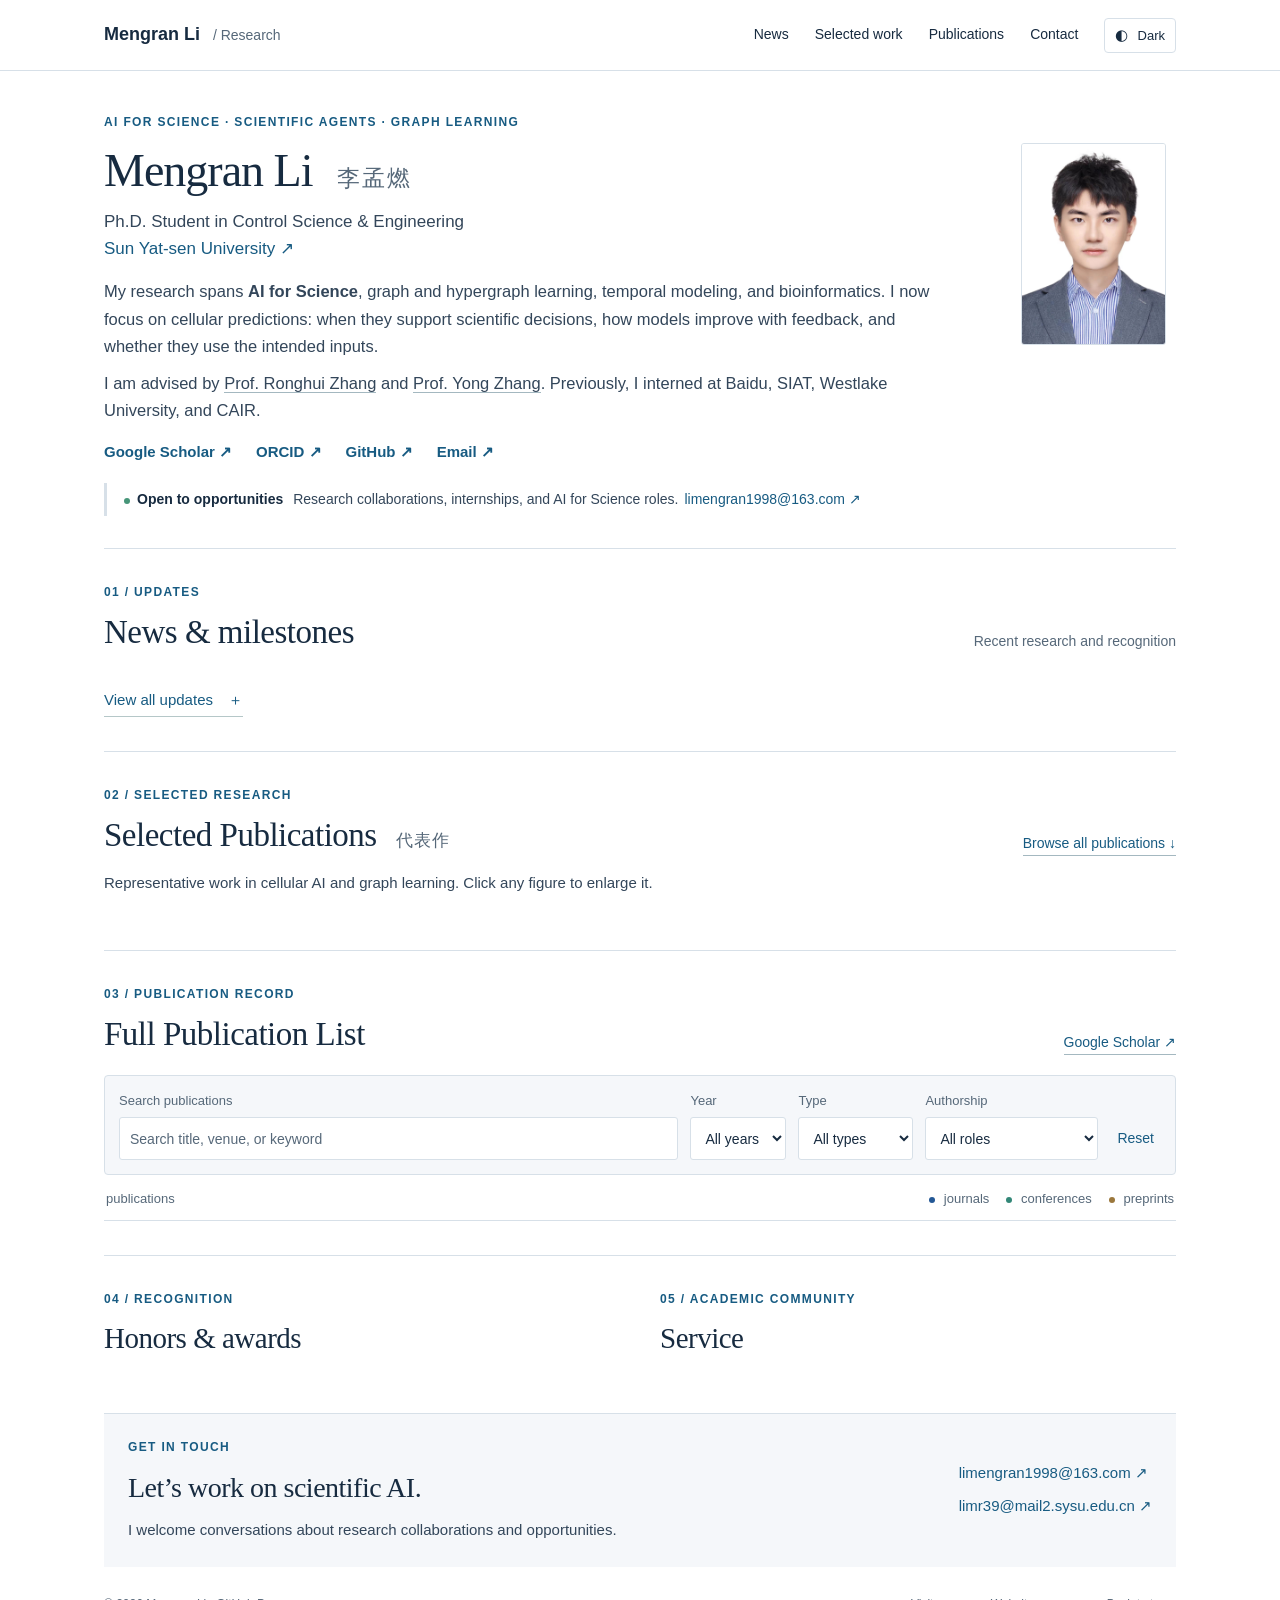
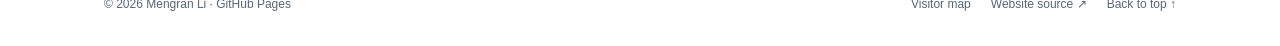
==== commit 563105c5: "Refine homepage hierarchy and recognition details" ====
--- a/template.html
+++ b/template.html
@@ -1,9 +1,9 @@
 <!doctype html>
 <html lang="en"><head><meta charset="utf-8"><meta name="viewport" content="width=device-width, initial-scale=1"><title>Mengran Li · AI for Science & Scientific Agents</title><meta name="description" content="Mengran Li, Ph.D. student at Sun Yat-sen University. Research in scientific agents, cellular modeling, measurement sufficiency, and graph learning."><meta name="theme-color" content="#f7f8fa"><link rel="canonical" href="https://limengran98.github.io/"><link rel="icon" href="data:image/svg+xml,%3Csvg xmlns='http://www.w3.org/2000/svg' viewBox='0 0 64 64'%3E%3Crect width='64' height='64' rx='14' fill='%23182f43'/%3E%3Ctext x='32' y='43' text-anchor='middle' font-family='Georgia' font-size='34' fill='%23ffffff'%3EML%3C/text%3E%3C/svg%3E"><script>try{if(localStorage.getItem('ml-dark')==='1'||(!localStorage.getItem('ml-dark')&&matchMedia('(prefers-color-scheme: dark)').matches))document.documentElement.classList.add('dark')}catch{}</script><link rel="stylesheet" href="styles.css"><script src="data.js" defer></script><script src="render.js" defer></script><script src="app.js" defer></script></head>
-<body id="top"><a class="skip" href="#main">Skip to main content</a><header class="site-header"><div class="shell navigation"><a class="wordmark" href="#top">Mengran Li<span> / Research</span></a><nav aria-label="Main navigation"><a href="#selected">Selected work</a><a href="#publications">Publications</a><a href="#news">News</a><a href="#contact">Contact</a></nav><button id="theme-toggle" class="theme-toggle" aria-label="Switch to dark theme" aria-pressed="false">◐ <span>Theme</span></button></div></header>
-<main id="main" class="shell"><section class="hero" id="about"><div class="hero-copy"><p class="eyebrow">AI FOR SCIENCE · SCIENTIFIC AGENTS · GRAPH LEARNING</p><h1>Mengran Li <span lang="zh">李孟燃</span></h1><p class="position">Ph.D. Student in Control Science & Engineering<br><a href="https://www.sysu.edu.cn/" target="_blank" rel="noopener">Sun Yat-sen University ↗</a></p><p class="biography">My research spans <strong>AI for Science</strong>, heterogeneous graph learning, hypergraphs, temporal modeling, and bioinformatics. My recent work studies measurement sufficiency, model revision through execution feedback, and input-use auditing in cellular-response models.</p><p class="biography">I am advised by <a href="https://ise.sysu.edu.cn/teacher/ZhangRonghui" target="_blank" rel="noopener">Prof. Ronghui Zhang</a> and <a href="https://sist.bjut.edu.cn/info/1403/2489.htm" target="_blank" rel="noopener">Prof. Yong Zhang</a>. Previously, I interned at Baidu, SIAT, Westlake University, and CAIR.</p><div class="profile-links"><a href="https://scholar.google.com/citations?user=MLff8bQAAAAJ&hl=en" target="_blank" rel="noopener">Google Scholar ↗</a><a href="https://orcid.org/0000-0001-7540-530X" target="_blank" rel="noopener">ORCID ↗</a><a href="https://github.com/limengran98" target="_blank" rel="noopener">GitHub ↗</a><a href="mailto:limr39@mail2.sysu.edu.cn">Email ↗</a></div></div><aside class="profile-panel"><img class="portrait" src="lmr.jpg" alt="Portrait of Mengran Li" width="1280" height="1792" fetchpriority="high"></aside><div class="availability"><span class="availability-dot"></span><strong>Open to opportunities</strong><p>Research collaborations, internships, and roles in AI for Science and scientific agents.</p><a href="mailto:limengran1998@163.com">limengran1998@163.com ↗</a></div></section>
-<section id="selected" class="section"><div class="section-head"><div><p class="eyebrow">01 / SELECTED RESEARCH</p><h2>Selected Publications <span lang="zh">代表作</span></h2></div><a class="subtle-link" href="#publications">Browse all publications ↓</a></div><p class="section-intro">Scientific agents, cellular measurements, and learning from incomplete data. Figures can be opened at full size.</p><div id="selected-list" class="selected-list"><!--SELECTED--></div></section>
-<section id="news" class="section news-section"><div class="section-head"><div><p class="eyebrow">02 / UPDATES</p><h2>News & milestones</h2></div><span class="muted">Research, recognition, and collaborations</span></div><ul class="news-list"><!--NEWS--></ul><details class="news-archive"><summary>View all <!--NEWS_COUNT--> updates <span>＋</span></summary><ul class="news-list"><!--NEWS_ARCHIVE--></ul></details></section>
+<body id="top"><a class="skip" href="#main">Skip to main content</a><header class="site-header"><div class="shell navigation"><a class="wordmark" href="#top">Mengran Li<span> / Research</span></a><nav aria-label="Main navigation"><a href="#news">News</a><a href="#selected">Selected work</a><a href="#publications">Publications</a><a href="#contact">Contact</a></nav><button id="theme-toggle" class="theme-toggle" aria-label="Switch to dark theme" aria-pressed="false">◐ <span>Theme</span></button></div></header>
+<main id="main" class="shell"><section class="hero" id="about"><div class="hero-copy"><p class="eyebrow">AI FOR SCIENCE · SCIENTIFIC AGENTS · GRAPH LEARNING</p><h1>Mengran Li <span lang="zh">李孟燃</span></h1><p class="position">Ph.D. Student in Control Science & Engineering<br><a href="https://www.sysu.edu.cn/" target="_blank" rel="noopener">Sun Yat-sen University ↗</a></p><p class="biography">My research spans <strong>AI for Science</strong>, graph and hypergraph learning, temporal modeling, and bioinformatics. I now focus on cellular predictions: when they support scientific decisions, how models improve with feedback, and whether they use the intended inputs.</p><p class="biography">I am advised by <a href="https://ise.sysu.edu.cn/teacher/ZhangRonghui" target="_blank" rel="noopener">Prof. Ronghui Zhang</a> and <a href="https://sist.bjut.edu.cn/info/1403/2489.htm" target="_blank" rel="noopener">Prof. Yong Zhang</a>. Previously, I interned at Baidu, SIAT, Westlake University, and CAIR.</p><div class="profile-links"><a href="https://scholar.google.com/citations?user=MLff8bQAAAAJ&hl=en" target="_blank" rel="noopener">Google Scholar ↗</a><a href="https://orcid.org/0000-0001-7540-530X" target="_blank" rel="noopener">ORCID ↗</a><a href="https://github.com/limengran98" target="_blank" rel="noopener">GitHub ↗</a><a href="mailto:limr39@mail2.sysu.edu.cn">Email ↗</a></div></div><aside class="profile-panel"><img class="portrait" src="lmr.jpg" alt="Portrait of Mengran Li" width="1280" height="1792" fetchpriority="high"></aside><div class="availability"><span class="availability-dot"></span><strong>Open to opportunities</strong><p>Research collaborations, internships, and AI for Science roles.</p><a href="mailto:limengran1998@163.com">limengran1998@163.com ↗</a></div></section>
+<section id="news" class="section news-section"><div class="section-head"><div><p class="eyebrow">01 / UPDATES</p><h2>News & milestones</h2></div><span class="muted">Recent research and recognition</span></div><ul class="news-list"><!--NEWS--></ul><details class="news-archive"><summary>View all <!--NEWS_COUNT--> updates <span>＋</span></summary><ul class="news-list"><!--NEWS_ARCHIVE--></ul></details></section>
+<section id="selected" class="section"><div class="section-head"><div><p class="eyebrow">02 / SELECTED RESEARCH</p><h2>Selected Publications <span lang="zh">代表作</span></h2></div><a class="subtle-link" href="#publications">Browse all publications ↓</a></div><p class="section-intro">Representative work in cellular AI and graph learning. Click any figure to enlarge it.</p><div id="selected-list" class="selected-list"><!--SELECTED--></div></section>
 <section id="publications" class="section"><div class="section-head"><div><p class="eyebrow">03 / PUBLICATION RECORD</p><h2>Full Publication List</h2></div><a class="subtle-link" href="https://scholar.google.com/citations?user=MLff8bQAAAAJ&hl=en" target="_blank" rel="noopener">Google Scholar ↗</a></div><div class="publication-toolbar"><label class="search-label"><span>Search publications</span><input id="publication-search" type="search" placeholder="Search title, venue, or keyword" autocomplete="off"></label><label><span>Year</span><select id="year-filter"><option value="all">All years</option><!--YEARS--></select></label><label><span>Type</span><select id="type-filter"><option value="all">All types</option><option value="journal">Journal</option><option value="conference">Conference</option><option value="preprint">Preprint</option></select></label><label><span>Authorship</span><select id="author-filter"><option value="all">All roles</option><option value="fc">First / Corresponding</option></select></label><button id="reset-filters" class="reset-button">Reset</button></div><div class="publication-summary" aria-live="polite"><span id="result-count"><!--PUB_COUNT--> publications</span><div><span><i class="dot journal"></i><b id="journal-count"><!--JOURNAL_COUNT--></b> journals</span><span><i class="dot conference"></i><b id="conference-count"><!--CONFERENCE_COUNT--></b> conferences</span><span><i class="dot preprint"></i><b id="preprint-count"><!--PREPRINT_COUNT--></b> preprints</span></div></div><div id="full-list"><!--PUBLICATIONS--></div><noscript><p class="muted">All publications are shown. Enable JavaScript to search and filter this list.</p></noscript></section>
 <div class="bottom-grid section"><section id="awards"><p class="eyebrow">04 / RECOGNITION</p><h2>Honors & awards</h2><ul class="award-list"><!--AWARDS--></ul></section><section id="service"><p class="eyebrow">05 / ACADEMIC COMMUNITY</p><h2>Service</h2><div class="service-content"><!--SERVICE--></div></section></div>
 <section id="contact" class="contact-section"><div><p class="eyebrow">GET IN TOUCH</p><h2>Let’s work on scientific AI.</h2><p>I welcome conversations about research collaborations and opportunities.</p></div><div class="contact-links"><a href="mailto:limengran1998@163.com">limengran1998@163.com ↗</a><a href="mailto:limr39@mail2.sysu.edu.cn">limr39@mail2.sysu.edu.cn ↗</a></div></section><footer><span>© <span id="copyright-year">2026</span> Mengran Li · GitHub Pages</span><div><button id="visitor-toggle" aria-expanded="false" aria-controls="visitor-panel">Visitor map</button><a href="https://github.com/limengran98/limengran98.github.io" target="_blank" rel="noopener">Website source ↗</a><a href="#top">Back to top ↑</a></div></footer><div id="visitor-panel" hidden><div id="visitor-map"></div><p id="visitor-status" class="muted" role="status"></p></div></main>
--- a/styles.css
+++ b/styles.css
@@ -1,15 +1,15 @@
-:root{--bg:#fff;--surface:#fff;--ink:#203249;--text:#3f4b59;--muted:#627080;--line:#dee4ea;--accent:#235b7d;--soft:#f5f7fa;--tag:#f0f3f6;--serif:Georgia,'Times New Roman',serif;--header:#ffffffef;color-scheme:light}
-.dark{--bg:#111c27;--surface:#182634;--ink:#eef3f7;--text:#c6d1dc;--muted:#a2b2c2;--line:#334454;--accent:#9ccddd;--soft:#1b2c3c;--tag:#243747;--header:#111c27f5;color-scheme:dark}
-*{box-sizing:border-box}html{scroll-behavior:smooth;scroll-padding-top:90px}body{margin:0;background:var(--bg);color:var(--ink);font:17px/1.75 'Segoe UI',Arial,'Microsoft YaHei',sans-serif;-webkit-font-smoothing:antialiased}a{color:inherit;text-decoration:none}a:hover{color:var(--accent)}button,input,select,textarea{font:inherit}button,a,input,select{touch-action:manipulation}button{cursor:pointer;color:inherit}a:focus-visible,button:focus-visible,input:focus-visible,select:focus-visible,summary:focus-visible,textarea:focus-visible{outline:3px solid var(--accent);outline-offset:4px}h1,h2,h3,h4,p{margin-top:0}img{display:block;max-width:100%}.shell{max-width:1160px;padding:0 44px;margin:auto}
-.site-header{position:sticky;top:0;z-index:20;background:var(--header);backdrop-filter:blur(12px);border-bottom:1px solid var(--line)}.navigation{height:70px;display:flex;align-items:center;justify-content:space-between;gap:26px}.wordmark{font-size:18px;font-weight:700;flex-shrink:0}.wordmark span{font-size:14px;font-weight:400;color:var(--muted);margin-left:9px}nav{display:flex;gap:26px;font-size:14px;margin-left:auto}.theme-toggle{height:35px;border:1px solid var(--line);border-radius:4px;padding:0 10px;background:var(--surface);font-size:15px}.theme-toggle span{font-size:13px;margin-left:5px}.skip{position:absolute;top:-100px;left:20px;background:var(--surface);padding:10px 18px;z-index:99}.skip:focus{top:10px}
-.hero{display:grid;grid-template-columns:minmax(0,1fr) 165px;column-gap:65px;row-gap:24px;align-items:start;padding:55px 0 40px}.eyebrow{font-size:12px;font-weight:650;letter-spacing:1.35px;color:var(--accent);margin:0 0 15px}h1{font:46px/1.2 var(--serif);letter-spacing:-1px;margin:0 0 15px}h1 span{font:23px/1.3 'Segoe UI','Microsoft YaHei',sans-serif;color:var(--muted);letter-spacing:2px;margin-left:14px;white-space:nowrap}.position{font-size:17px;color:var(--text);line-height:1.75;margin-bottom:22px}.position a{color:var(--accent)}.biography{font-size:17px;color:var(--text);line-height:1.85;margin-bottom:13px}.biography a{border-bottom:1px solid #a4b8c0}.biography strong{font-weight:600}.profile-links{display:flex;flex-wrap:wrap;gap:12px 26px;margin-top:23px;font-size:15px;font-weight:600;color:var(--accent)}.profile-panel{padding-top:42px}.portrait{width:145px;height:auto;margin:0 auto;object-fit:contain;border-radius:3px;border:1px solid var(--line);background:#fff}.availability{grid-column:1/-1;border-left:3px solid var(--line);padding:4px 0 4px 17px;font-size:14px;color:var(--text)}.availability strong{font-weight:600;color:var(--ink)}.availability-dot{display:inline-block;width:6px;height:6px;background:#469578;border-radius:50%;margin-right:7px}.availability p{display:inline;margin:0 6px 0 10px;line-height:1.8}.availability a{color:var(--accent);overflow-wrap:anywhere;white-space:nowrap}
-.section{padding:42px 0;border-top:1px solid var(--line)}.section-head{display:flex;justify-content:space-between;align-items:end;gap:25px;margin-bottom:18px}.section-head .eyebrow{margin-bottom:9px}h2{font:33px/1.25 var(--serif);letter-spacing:-.5px;margin-bottom:0}h2 span{font:17px 'Segoe UI','Microsoft YaHei',sans-serif;color:var(--muted);letter-spacing:1px;margin-left:12px}.subtle-link{font-size:14px;color:var(--accent);white-space:nowrap;border-bottom:1px solid #a4b8c0}.section-intro{color:var(--muted);font-size:15px;margin:0 0 28px}.selected-list{display:grid;gap:0}.work-card{padding:30px 0 38px;border-bottom:1px solid var(--line)}.work-card:first-child{padding-top:6px}.work-card:last-child{padding-bottom:0;border-bottom:0}.work-topline{display:flex;align-items:center;gap:14px;flex-wrap:wrap;margin-bottom:9px;font-size:14px}.work-name{font-size:16px;color:var(--accent);font-weight:700}.venue{padding-left:14px;border-left:1px solid var(--line);color:var(--muted)}.work-card h3{font-size:23px;line-height:1.5;font-weight:650;letter-spacing:-.3px;margin:0 0 11px}.authors{font-size:14px;color:var(--muted);line-height:1.8;margin-bottom:12px}.authors strong{color:var(--ink);font-weight:700}.work-description{font-size:16px;line-height:1.8;color:var(--text);margin-bottom:18px}.work-bottom{display:flex;justify-content:space-between;gap:14px;flex-wrap:wrap;align-items:center}.work-links{display:flex;flex-wrap:wrap;gap:25px;align-items:center;font-size:15px;font-weight:600;color:var(--accent)}.cite-button{padding:0;background:none;border:0;border-bottom:1px solid #a4b9bf;line-height:1.6;font-size:15px}.tags{display:flex;gap:12px;flex-wrap:wrap;color:var(--muted);font-size:12px}.tags span+span:before{content:'·';margin-right:12px}.work-gallery{display:grid;gap:20px;margin-top:25px}.research-figure{margin:0;min-width:0}.figure-link{display:block;position:relative;background:#fff;border:1px solid var(--line);border-radius:3px;padding:12px;cursor:zoom-in}.figure-link img{width:100%;height:auto;max-height:360px;object-fit:contain}.supporting-figure .figure-link img{max-height:400px}.figure-expand{position:absolute;bottom:7px;right:9px;padding:2px 7px;background:#fffffff2;color:#34566d;font-size:12px;border:1px solid #e0e6ec;border-radius:3px}.research-figure figcaption{font-size:13px;line-height:1.6;color:var(--muted);margin:8px 2px 0}.classic-work{display:grid;grid-template-columns:minmax(0,1fr) 40%;gap:28px;align-items:center}.classic-work .work-gallery{margin-top:0}.classic-work h3{font-size:21px}.classic-work .figure-link img{max-height:280px}
-.muted{font-size:14px;color:var(--muted)}.news-list{padding:0;margin:27px 0 0;list-style:none;display:grid;gap:16px}.news-list li{display:grid;grid-template-columns:80px 1fr;gap:20px;font-size:16px;color:var(--text)}.news-list time{font:14px/1.9 Consolas,monospace;color:var(--muted)}.news-list strong{color:var(--ink);font-weight:650}.news-list a{color:var(--accent);border-bottom:1px solid #abc3c3}.news-archive{margin-top:23px}.news-archive summary{color:var(--accent);font-size:15px;cursor:pointer;list-style:none;display:inline-flex;align-items:center;gap:15px;border-bottom:1px solid #b5c7c8;padding-bottom:3px}.news-archive[open] summary span{transform:rotate(45deg)}
-.publication-toolbar{display:flex;align-items:end;gap:12px;margin-top:27px;background:var(--soft);border:1px solid var(--line);border-radius:4px;padding:18px}.publication-toolbar label{display:flex;flex-direction:column;gap:6px;font-size:13px;color:var(--muted)}.search-label{flex:1;min-width:160px}.publication-toolbar input,.publication-toolbar select{height:43px;padding:0 10px;border:1px solid var(--line);border-radius:3px;background:var(--surface);color:var(--ink);font-size:14px;min-width:0;width:100%}.publication-toolbar input::placeholder{color:var(--muted)}.reset-button{height:43px;padding:0 7px;background:transparent;border:0;font-size:14px;color:var(--accent)}.publication-summary{display:flex;align-items:center;justify-content:space-between;gap:16px;color:var(--muted);font-size:13px;padding:18px 2px 15px;border-bottom:1px solid var(--line)}.publication-summary>div{display:flex;flex-wrap:wrap;gap:17px}.publication-summary b{font-weight:600;color:var(--text)}.dot{width:6px;height:6px;border-radius:50%;display:inline-block;margin-right:5px}.journal{background:#235795}.conference{background:#328777}.preprint{background:#9b773c}.publication{display:grid;grid-template-columns:45px minmax(0,1fr);gap:17px;padding:20px 2px;border-bottom:1px solid var(--line)}.publication-code{font:13px/1.9 Consolas,monospace;color:var(--muted);margin-top:2px}.publication h4{font-size:17px;line-height:1.6;font-weight:550;margin:0 0 8px}.publication-meta{display:flex;gap:6px 16px;flex-wrap:wrap;font-size:13px;color:var(--muted);align-items:center}.publication-venue{color:var(--text)}.publication-meta a{color:var(--accent)}.author-role{background:var(--tag);border-radius:3px;padding:1px 7px;font-size:12px}.empty-state{padding:32px 0;color:var(--muted);font-size:16px}
-.bottom-grid{display:grid;grid-template-columns:1fr 1fr;gap:60px}.bottom-grid h2{font-size:29px}.award-list{list-style:none;margin:25px 0 0;padding:0;display:grid;gap:12px;font-size:16px;color:var(--text)}.award-list li{padding-left:17px;position:relative}.award-list li:before{content:'';position:absolute;left:0;top:12px;width:4px;height:4px;border-radius:50%;background:var(--accent)}.service-content{margin-top:25px;font-size:16px;line-height:1.9;color:var(--text)}.contact-section{display:flex;align-items:center;justify-content:space-between;gap:30px;background:var(--soft);border-top:1px solid var(--line);padding:30px;margin:5px 0 32px}.contact-section .eyebrow{margin-bottom:12px}.contact-section h2{font-size:28px}.contact-section p:not(.eyebrow){font-size:15px;color:var(--text);margin:13px 0 0}.contact-links{display:flex;flex-direction:column;gap:8px;flex-shrink:0;font-size:15px;color:var(--accent)}footer{display:flex;justify-content:space-between;gap:22px;align-items:center;padding:0 0 32px;font-size:12px;color:var(--muted)}footer>div{display:flex;gap:20px;align-items:center}footer button{padding:0;border:0;background:none;font-size:12px;color:var(--muted)}#visitor-panel{margin:0 auto 35px;max-width:320px;min-height:100px;text-align:center}#visitor-map{max-width:320px;margin:auto}
-dialog{width:min(680px,calc(100vw - 34px));max-height:90vh;padding:26px;border:1px solid var(--line);border-radius:6px;background:var(--surface);color:var(--ink)}dialog::backdrop{background:#0b1e2fcc;backdrop-filter:blur(3px)}.dialog-head{display:flex;justify-content:space-between;align-items:start;gap:20px;margin-bottom:22px}.dialog-head .eyebrow{margin-bottom:8px}.dialog-head h2{font-size:27px}.dialog-head button,.figure-dialog-toolbar button{border:0;background:var(--tag);padding:7px 12px;border-radius:3px;font-size:14px;white-space:nowrap}#citation-text{width:100%;height:260px;background:var(--bg);border:1px solid var(--line);border-radius:3px;color:var(--text);padding:15px;font:14px/1.75 Consolas,monospace;resize:vertical}.dialog-actions{display:flex;align-items:center;justify-content:space-between;gap:20px;margin-top:20px}.dialog-actions span{font-size:14px;color:var(--accent)}.primary-button{background:var(--accent);color:var(--surface);font-size:14px;font-weight:600;border:0;border-radius:3px;padding:10px 17px}.dark .primary-button{color:#102a31}#figure-dialog{width:min(1500px,calc(100vw - 32px));max-height:94vh;padding:18px}.figure-dialog-toolbar{display:flex;align-items:center;justify-content:space-between;gap:20px;margin-bottom:18px;font-size:14px}.figure-dialog-toolbar a{color:var(--accent)}#figure-detail{width:100%;height:auto;max-height:75vh;object-fit:contain;background:#fff}#figure-caption{font-size:14px;line-height:1.7;margin:14px 0 0;color:var(--text)}
-@media(min-width:761px) and (max-width:1000px){.shell{padding:0 30px}.hero{gap:35px;grid-template-columns:minmax(0,1fr) 145px}.wordmark span{display:none}nav{gap:20px}.publication-toolbar{flex-wrap:wrap}.search-label{flex-basis:100%}.classic-work{grid-template-columns:1fr}.classic-work .work-gallery{max-width:750px;width:100%;margin:auto}.contact-section{display:block}.contact-links{margin-top:20px}}
-@media(max-width:760px){.shell{padding:0 22px}.navigation{height:62px;gap:15px}.wordmark{font-size:17px}.wordmark span{display:none}nav{gap:17px;font-size:13px}nav a[href='#news'],nav a[href='#contact']{display:none}.theme-toggle{min-width:32px;width:32px;padding:0}.theme-toggle span{display:none}.hero{grid-template-columns:minmax(0,1fr) 86px;column-gap:18px;row-gap:17px;padding:32px 0}.hero-copy,.profile-panel{display:contents}.hero .eyebrow{grid-column:1/-1;font-size:10px;letter-spacing:1px;margin-bottom:0}.hero h1{grid-column:1;font-size:34px;letter-spacing:-.7px;margin:0}.hero h1 span{display:block;margin:9px 0 0;font-size:20px;letter-spacing:2px}.position{grid-column:1;grid-row:3;font-size:14px;margin:0}.portrait{grid-column:2;grid-row:2/4;width:86px;height:auto;align-self:start;margin-top:4px}.biography{grid-column:1/-1;font-size:16px;line-height:1.8;margin:0}.profile-links{grid-column:1/-1;margin:0;gap:10px 20px;font-size:14px}.availability{margin-top:1px;padding-left:13px;font-size:14px}.availability p{display:block;margin:6px 0}.availability a{white-space:normal}.section{padding:33px 0}.section-head{display:block;margin-bottom:17px}.section-head .subtle-link{display:inline-block;margin-top:12px}.section-head .muted{display:block;margin-top:12px}.section-head .eyebrow{font-size:11px}h2{font-size:29px;letter-spacing:-.6px}h2 span{font-size:15px;letter-spacing:1px;margin-left:7px}.section-intro{font-size:14px;margin-bottom:20px}.work-card{padding:28px 0 30px}.work-card h3,.classic-work h3{font-size:20px;line-height:1.5}.authors{font-size:14px;line-height:1.75}.work-description{font-size:16px}.work-name{font-size:16px}.work-topline{font-size:13px}.work-links{gap:24px;font-size:15px}.tags{font-size:12px;gap:8px}.tags span+span:before{margin-right:8px}.work-gallery{gap:18px;margin-top:20px}.figure-link{padding:6px}.figure-expand{font-size:11px;bottom:3px;right:3px;padding:1px 5px}.research-figure figcaption{font-size:13px}.classic-work{display:block}.classic-work .work-gallery{margin-top:20px}.news-list li{grid-template-columns:67px 1fr;gap:13px;font-size:15px}.news-list time{font-size:12px}.publication-toolbar{display:grid;grid-template-columns:1fr 1.2fr;gap:12px;padding:15px;margin-top:23px}.search-label{grid-column:1/-1;min-width:0}.publication-toolbar label{min-width:0}.publication-toolbar input,.publication-toolbar select{font-size:14px}.reset-button{text-align:left;padding:0;height:auto;grid-column:1/-1}.publication-summary{display:block;font-size:13px}.publication-summary>div{margin-top:9px;gap:12px}.publication{grid-template-columns:30px minmax(0,1fr);gap:9px;padding:18px 0}.publication-code{font-size:12px}.publication h4{font-size:16px}.publication-meta{font-size:13px;gap:6px 11px}.author-role{font-size:12px}.bottom-grid{grid-template-columns:1fr;gap:35px}.bottom-grid h2{font-size:28px}.award-list,.service-content{margin-top:20px;font-size:15px}.contact-section{display:block;padding:23px;margin-top:0}.contact-section h2{font-size:26px;line-height:1.35}.contact-links{margin-top:22px;font-size:14px;overflow-wrap:anywhere}footer{display:block;line-height:1.8}footer>div{margin-top:15px;gap:20px;flex-wrap:wrap}dialog{padding:20px}.dialog-actions{gap:10px}.primary-button{white-space:nowrap}#figure-dialog{padding:12px;width:calc(100vw - 18px)}.figure-dialog-toolbar{font-size:13px;gap:10px}#figure-caption{font-size:13px}}
-@media(max-width:380px){.shell{padding:0 17px}nav{gap:12px}.navigation{gap:12px}.wordmark{font-size:15px}.hero h1{font-size:31px}h2{font-size:27px}h2 span{display:block;margin:7px 0 0}.publication-toolbar{grid-template-columns:1fr}.search-label{grid-column:auto}}
-@media(prefers-reduced-motion:reduce){html{scroll-behavior:auto}*{transition:none!important}}
+:root{--bg:#fff;--surface:#fff;--ink:#172b40;--text:#33465a;--muted:#566879;--line:#d7e0e8;--accent:#175b82;--soft:#f5f7fa;--tag:#f0f3f6;--serif:Georgia,'Times New Roman',serif;--header:#ffffffef;color-scheme:light}
+.dark{--bg:#111c27;--surface:#182634;--ink:#eef3f7;--text:#d1dbe4;--muted:#b1c0cc;--line:#334454;--accent:#9ccddd;--soft:#1b2c3c;--tag:#243747;--header:#111c27f5;color-scheme:dark}
+*{box-sizing:border-box}html{scroll-behavior:smooth;scroll-padding-top:90px}body{margin:0;background:var(--bg);color:var(--ink);font:17px/1.65 'Segoe UI',Arial,'Microsoft YaHei',sans-serif;-webkit-font-smoothing:antialiased}a{color:inherit;text-decoration:none}a:hover{color:var(--accent)}button,input,select,textarea{font:inherit}button,a,input,select{touch-action:manipulation}button{cursor:pointer;color:inherit}a:focus-visible,button:focus-visible,input:focus-visible,select:focus-visible,summary:focus-visible,textarea:focus-visible{outline:3px solid var(--accent);outline-offset:4px}h1,h2,h3,h4,p{margin-top:0}img{display:block;max-width:100%}.shell{max-width:1160px;padding:0 44px;margin:auto}
+.site-header{position:sticky;top:0;z-index:20;background:var(--header);backdrop-filter:blur(12px);border-bottom:1px solid var(--line)}.navigation{height:70px;display:flex;align-items:center;justify-content:space-between;gap:26px}.wordmark{font-size:18px;font-weight:700;flex-shrink:0}.wordmark span{font-size:14px;font-weight:400;color:var(--muted);margin-left:9px}nav{display:flex;gap:26px;font-size:14px;margin-left:auto}.theme-toggle{height:35px;border:1px solid var(--line);border-radius:4px;padding:0 10px;background:var(--surface);font-size:15px}.theme-toggle span{font-size:13px;margin-left:5px}.skip{position:absolute;top:-100px;left:20px;background:var(--surface);padding:10px 18px;z-index:99}.skip:focus{top:10px}
+.hero{display:grid;grid-template-columns:minmax(0,1fr) 165px;column-gap:55px;row-gap:18px;align-items:start;padding:42px 0 32px}.eyebrow{font-size:12px;font-weight:650;letter-spacing:1.35px;color:var(--accent);margin:0 0 10px}h1{font:46px/1.2 var(--serif);letter-spacing:-1px;margin:0 0 10px}h1 span{font:23px/1.3 'Segoe UI','Microsoft YaHei',sans-serif;color:var(--muted);letter-spacing:2px;margin-left:14px;white-space:nowrap}.position{font-size:17px;color:var(--text);line-height:1.6;margin-bottom:16px}.position a{color:var(--accent)}.biography{font-size:16.5px;color:var(--text);line-height:1.65;margin-bottom:10px}.biography a{border-bottom:1px solid #a4b8c0}.biography strong{font-weight:600}.profile-links{display:flex;flex-wrap:wrap;gap:10px 24px;margin-top:16px;font-size:15px;font-weight:600;color:var(--accent)}.profile-panel{padding-top:30px}.portrait{width:145px;height:auto;margin:0 auto;object-fit:contain;border-radius:3px;border:1px solid var(--line);background:#fff}.availability{grid-column:1/-1;border-left:3px solid var(--line);padding:4px 0 4px 17px;font-size:14px;color:var(--text)}.availability strong{font-weight:600;color:var(--ink)}.availability-dot{display:inline-block;width:6px;height:6px;background:#469578;border-radius:50%;margin-right:7px}.availability p{display:inline;margin:0 6px 0 10px;line-height:1.8}.availability a{color:var(--accent);overflow-wrap:anywhere;white-space:nowrap}
+.section{padding:34px 0;border-top:1px solid var(--line)}.section-head{display:flex;justify-content:space-between;align-items:end;gap:25px;margin-bottom:15px}.section-head .eyebrow{margin-bottom:9px}h2{font:33px/1.25 var(--serif);letter-spacing:-.5px;margin-bottom:0}h2 span{font:17px 'Segoe UI','Microsoft YaHei',sans-serif;color:var(--muted);letter-spacing:1px;margin-left:12px}.subtle-link{font-size:14px;color:var(--accent);white-space:nowrap;border-bottom:1px solid #a4b8c0}.section-intro{color:var(--text);font-size:15px;margin:0 0 20px}.selected-list{display:grid;gap:0}.work-card{padding:23px 0 27px;border-bottom:1px solid var(--line)}.work-card:first-child{padding-top:6px}.work-card:last-child{padding-bottom:0;border-bottom:0}.work-topline{display:flex;align-items:center;gap:14px;flex-wrap:wrap;margin-bottom:9px;font-size:14px}.work-name{font-size:16px;color:var(--accent);font-weight:700}.venue{padding-left:14px;border-left:1px solid var(--line);color:var(--muted)}.work-card h3{font-size:22px;line-height:1.4;font-weight:650;letter-spacing:-.3px;margin:0 0 8px}.authors{font-size:14.5px;color:var(--text);line-height:1.6;margin-bottom:9px}.authors strong{color:var(--ink);font-weight:700}.work-description{font-size:15.5px;line-height:1.65;color:var(--text);margin-bottom:14px}.work-bottom{display:flex;justify-content:space-between;gap:14px;flex-wrap:wrap;align-items:center}.work-links{display:flex;flex-wrap:wrap;gap:20px;align-items:center;font-size:15px;font-weight:600;color:var(--accent)}.cite-button{padding:0;background:none;border:0;border-bottom:1px solid #a4b9bf;line-height:1.6;font-size:15px}.tags{display:flex;gap:12px;flex-wrap:wrap;color:var(--muted);font-size:12px}.tags span+span:before{content:'·';margin-right:12px}.work-gallery{display:grid;gap:15px;margin-top:18px}.research-figure{margin:0;min-width:0}.figure-link{display:block;position:relative;background:#fff;border:1px solid var(--line);border-radius:3px;padding:12px;cursor:zoom-in}.figure-link img{width:100%;height:auto;max-height:330px;object-fit:contain}.supporting-figure .figure-link img{max-height:360px}.figure-expand{position:absolute;bottom:7px;right:9px;padding:2px 7px;background:#fffffff2;color:#34566d;font-size:12px;border:1px solid #e0e6ec;border-radius:3px}.research-figure figcaption{font-size:13px;line-height:1.55;color:var(--muted);margin:6px 2px 0}.classic-work{display:grid;grid-template-columns:minmax(0,1fr) 40%;gap:28px;align-items:center}.classic-work .work-gallery{margin-top:0}.classic-work h3{font-size:21px}.classic-work .figure-link img{max-height:280px}
+.muted{font-size:14px;color:var(--muted)}.news-list{padding:0;margin:18px 0 0;list-style:none;display:grid;gap:10px}.news-list li{display:grid;grid-template-columns:80px 1fr;gap:16px;font-size:15.5px;line-height:1.6;color:var(--text)}.news-list time{font:14px/1.9 Consolas,monospace;color:var(--muted)}.news-list strong{color:var(--ink);font-weight:650}.news-list a{color:var(--accent);border-bottom:1px solid #abc3c3}.news-archive{margin-top:15px}.news-archive summary{color:var(--accent);font-size:15px;cursor:pointer;list-style:none;display:inline-flex;align-items:center;gap:15px;border-bottom:1px solid #b5c7c8;padding-bottom:3px}.news-archive[open] summary span{transform:rotate(45deg)}
+.publication-toolbar{display:flex;align-items:end;gap:12px;margin-top:20px;background:var(--soft);border:1px solid var(--line);border-radius:4px;padding:14px}.publication-toolbar label{display:flex;flex-direction:column;gap:6px;font-size:13px;color:var(--muted)}.search-label{flex:1;min-width:160px}.publication-toolbar input,.publication-toolbar select{height:43px;padding:0 10px;border:1px solid var(--line);border-radius:3px;background:var(--surface);color:var(--ink);font-size:14px;min-width:0;width:100%}.publication-toolbar input::placeholder{color:var(--muted)}.reset-button{height:43px;padding:0 7px;background:transparent;border:0;font-size:14px;color:var(--accent)}.publication-summary{display:flex;align-items:center;justify-content:space-between;gap:16px;color:var(--muted);font-size:13px;padding:13px 2px 10px;border-bottom:1px solid var(--line)}.publication-summary>div{display:flex;flex-wrap:wrap;gap:17px}.publication-summary b{font-weight:600;color:var(--text)}.dot{width:6px;height:6px;border-radius:50%;display:inline-block;margin-right:5px}.journal{background:#235795}.conference{background:#328777}.preprint{background:#9b773c}.publication{display:grid;grid-template-columns:45px minmax(0,1fr);gap:17px;padding:16px 2px;border-bottom:1px solid var(--line)}.publication-code{font:13px/1.9 Consolas,monospace;color:var(--muted);margin-top:2px}.publication h4{font-size:17px;line-height:1.45;font-weight:600;margin:0 0 6px}.publication-meta{display:flex;gap:6px 16px;flex-wrap:wrap;font-size:13px;color:var(--muted);align-items:center}.publication-venue{color:var(--text)}.publication-meta a{color:var(--accent)}.author-role{background:var(--tag);border-radius:3px;padding:1px 7px;font-size:12px}.empty-state{padding:32px 0;color:var(--muted);font-size:16px}
+.bottom-grid{display:grid;grid-template-columns:1fr 1fr;gap:40px}.bottom-grid h2{font-size:29px}.award-list{list-style:none;margin:18px 0 0;padding:0;display:grid;gap:9px;font-size:15.5px;color:var(--text)}.award-list li{padding-left:17px;position:relative}.award-list li:before{content:'';position:absolute;left:0;top:12px;width:4px;height:4px;border-radius:50%;background:var(--accent)}.service-content{margin-top:18px;font-size:15.5px;line-height:1.7;color:var(--text)}.contact-section{display:flex;align-items:center;justify-content:space-between;gap:30px;background:var(--soft);border-top:1px solid var(--line);padding:24px;margin:5px 0 28px}.contact-section .eyebrow{margin-bottom:12px}.contact-section h2{font-size:28px}.contact-section p:not(.eyebrow){font-size:15px;color:var(--text);margin:13px 0 0}.contact-links{display:flex;flex-direction:column;gap:8px;flex-shrink:0;font-size:15px;color:var(--accent)}footer{display:flex;justify-content:space-between;gap:22px;align-items:center;padding:0 0 32px;font-size:12px;color:var(--muted)}footer>div{display:flex;gap:20px;align-items:center}footer button{padding:0;border:0;background:none;font-size:12px;color:var(--muted)}#visitor-panel{margin:0 auto 35px;max-width:320px;min-height:100px;text-align:center}#visitor-map{max-width:320px;margin:auto}
+dialog{width:min(680px,calc(100vw - 34px));max-height:90vh;padding:26px;border:1px solid var(--line);border-radius:6px;background:var(--surface);color:var(--ink)}dialog::backdrop{background:#0b1e2fcc;backdrop-filter:blur(3px)}.dialog-head{display:flex;justify-content:space-between;align-items:start;gap:20px;margin-bottom:22px}.dialog-head .eyebrow{margin-bottom:8px}.dialog-head h2{font-size:27px}.dialog-head button,.figure-dialog-toolbar button{border:0;background:var(--tag);padding:7px 12px;border-radius:3px;font-size:14px;white-space:nowrap}#citation-text{width:100%;height:260px;background:var(--bg);border:1px solid var(--line);border-radius:3px;color:var(--text);padding:15px;font:14px/1.75 Consolas,monospace;resize:vertical}.dialog-actions{display:flex;align-items:center;justify-content:space-between;gap:20px;margin-top:20px}.dialog-actions span{font-size:14px;color:var(--accent)}.primary-button{background:var(--accent);color:var(--surface);font-size:14px;font-weight:600;border:0;border-radius:3px;padding:10px 17px}.dark .primary-button{color:#102a31}#figure-dialog{width:min(1500px,calc(100vw - 32px));max-height:94vh;padding:18px}.figure-dialog-toolbar{display:flex;align-items:center;justify-content:space-between;gap:20px;margin-bottom:18px;font-size:14px}.figure-dialog-toolbar a{color:var(--accent)}#figure-detail{width:100%;height:auto;max-height:75vh;object-fit:contain;background:#fff}#figure-caption{font-size:14px;line-height:1.7;margin:14px 0 0;color:var(--text)}
+@media(min-width:761px) and (max-width:1000px){.shell{padding:0 30px}.hero{gap:35px;grid-template-columns:minmax(0,1fr) 145px}.wordmark span{display:none}nav{gap:20px}.publication-toolbar{flex-wrap:wrap}.search-label{flex-basis:100%}.classic-work{grid-template-columns:1fr}.classic-work .work-gallery{max-width:750px;width:100%;margin:auto}.contact-section{display:block}.contact-links{margin-top:20px}}
+@media(max-width:760px){.shell{padding:0 22px}.navigation{height:62px;gap:10px}.wordmark{font-size:16px}.wordmark span{display:none}nav{gap:12px;font-size:13px}nav a[href='#publications'],nav a[href='#contact']{display:none}.theme-toggle{min-width:32px;width:32px;padding:0}.theme-toggle span{display:none}.hero{grid-template-columns:minmax(0,1fr) 86px;column-gap:18px;row-gap:14px;padding:27px 0}.hero-copy,.profile-panel{display:contents}.hero .eyebrow{grid-column:1/-1;font-size:10px;letter-spacing:1px;margin-bottom:0}.hero h1{grid-column:1;font-size:34px;letter-spacing:-.7px;margin:0}.hero h1 span{display:block;margin:9px 0 0;font-size:20px;letter-spacing:2px}.position{grid-column:1;grid-row:3;font-size:14px;margin:0}.portrait{grid-column:2;grid-row:2/4;width:86px;height:auto;align-self:start;margin-top:4px}.biography{grid-column:1/-1;font-size:16px;line-height:1.65;margin:0}.profile-links{grid-column:1/-1;margin:0;gap:10px 20px;font-size:14px}.availability{margin-top:1px;padding-left:13px;font-size:14px}.availability p{display:block;margin:6px 0}.availability a{white-space:normal}.section{padding:27px 0}.section-head{display:block;margin-bottom:14px}.section-head .subtle-link{display:inline-block;margin-top:12px}.section-head .muted{display:block;margin-top:8px}.section-head .eyebrow{font-size:11px}h2{font-size:29px;letter-spacing:-.6px}h2 span{font-size:15px;letter-spacing:1px;margin-left:7px}.section-intro{font-size:14px;margin-bottom:16px}.work-card{padding:22px 0 24px}.work-card h3,.classic-work h3{font-size:20px;line-height:1.5}.authors{font-size:14px;line-height:1.6}.work-description{font-size:15.5px}.work-name{font-size:16px}.work-topline{font-size:13px}.work-links{gap:18px;font-size:15px}.tags{font-size:12px;gap:8px}.tags span+span:before{margin-right:8px}.work-gallery{gap:14px;margin-top:16px}.figure-link{padding:6px}.figure-expand{font-size:11px;bottom:3px;right:3px;padding:1px 5px}.research-figure figcaption{font-size:13px}.classic-work{display:block}.classic-work .work-gallery{margin-top:20px}.news-list li{grid-template-columns:67px 1fr;gap:12px;font-size:14.5px}.news-list time{font-size:12px}.publication-toolbar{display:grid;grid-template-columns:1fr 1.2fr;gap:12px;padding:13px;margin-top:18px}.search-label{grid-column:1/-1;min-width:0}.publication-toolbar label{min-width:0}.publication-toolbar input,.publication-toolbar select{font-size:14px}.reset-button{text-align:left;padding:0;height:auto;grid-column:1/-1}.publication-summary{display:block;font-size:13px}.publication-summary>div{margin-top:9px;gap:12px}.publication{grid-template-columns:30px minmax(0,1fr);gap:9px;padding:18px 0}.publication-code{font-size:12px}.publication h4{font-size:16px}.publication-meta{font-size:13px;gap:6px 11px}.author-role{font-size:12px}.bottom-grid{grid-template-columns:1fr;gap:35px}.bottom-grid h2{font-size:28px}.award-list,.service-content{margin-top:16px;font-size:15px}.contact-section{display:block;padding:23px;margin-top:0}.contact-section h2{font-size:26px;line-height:1.35}.contact-links{margin-top:22px;font-size:14px;overflow-wrap:anywhere}footer{display:block;line-height:1.8}footer>div{margin-top:15px;gap:20px;flex-wrap:wrap}dialog{padding:20px}.dialog-actions{gap:10px}.primary-button{white-space:nowrap}#figure-dialog{padding:12px;width:calc(100vw - 18px)}.figure-dialog-toolbar{font-size:13px;gap:10px}#figure-caption{font-size:13px}}
+@media(max-width:380px){.shell{padding:0 17px}nav{gap:12px}.navigation{gap:12px}.wordmark{font-size:15px}.hero h1{font-size:31px}h2{font-size:27px}h2 span{display:block;margin:7px 0 0}.publication-toolbar{grid-template-columns:1fr}.search-label{grid-column:auto}}
+@media(prefers-reduced-motion:reduce){html{scroll-behavior:auto}*{transition:none!important}}
 @media print{.site-header,.publication-toolbar,.news-archive,.profile-panel,.work-gallery,.tags,.contact-section,footer,.cite-button,.availability{display:none}.shell{padding:0;max-width:none}.hero{display:block;padding:0 0 20px}.section{padding:20px 0}.work-card{display:block;break-inside:avoid;padding:15px 0}.work-card h3{font-size:16px}.authors,.section-intro,.work-description{font-size:11px}.publication{break-inside:avoid}.publication h4{font-size:13px}.publication-meta{font-size:10px}body{background:white;color:black}.bottom-grid{gap:30px}a{color:inherit}}
